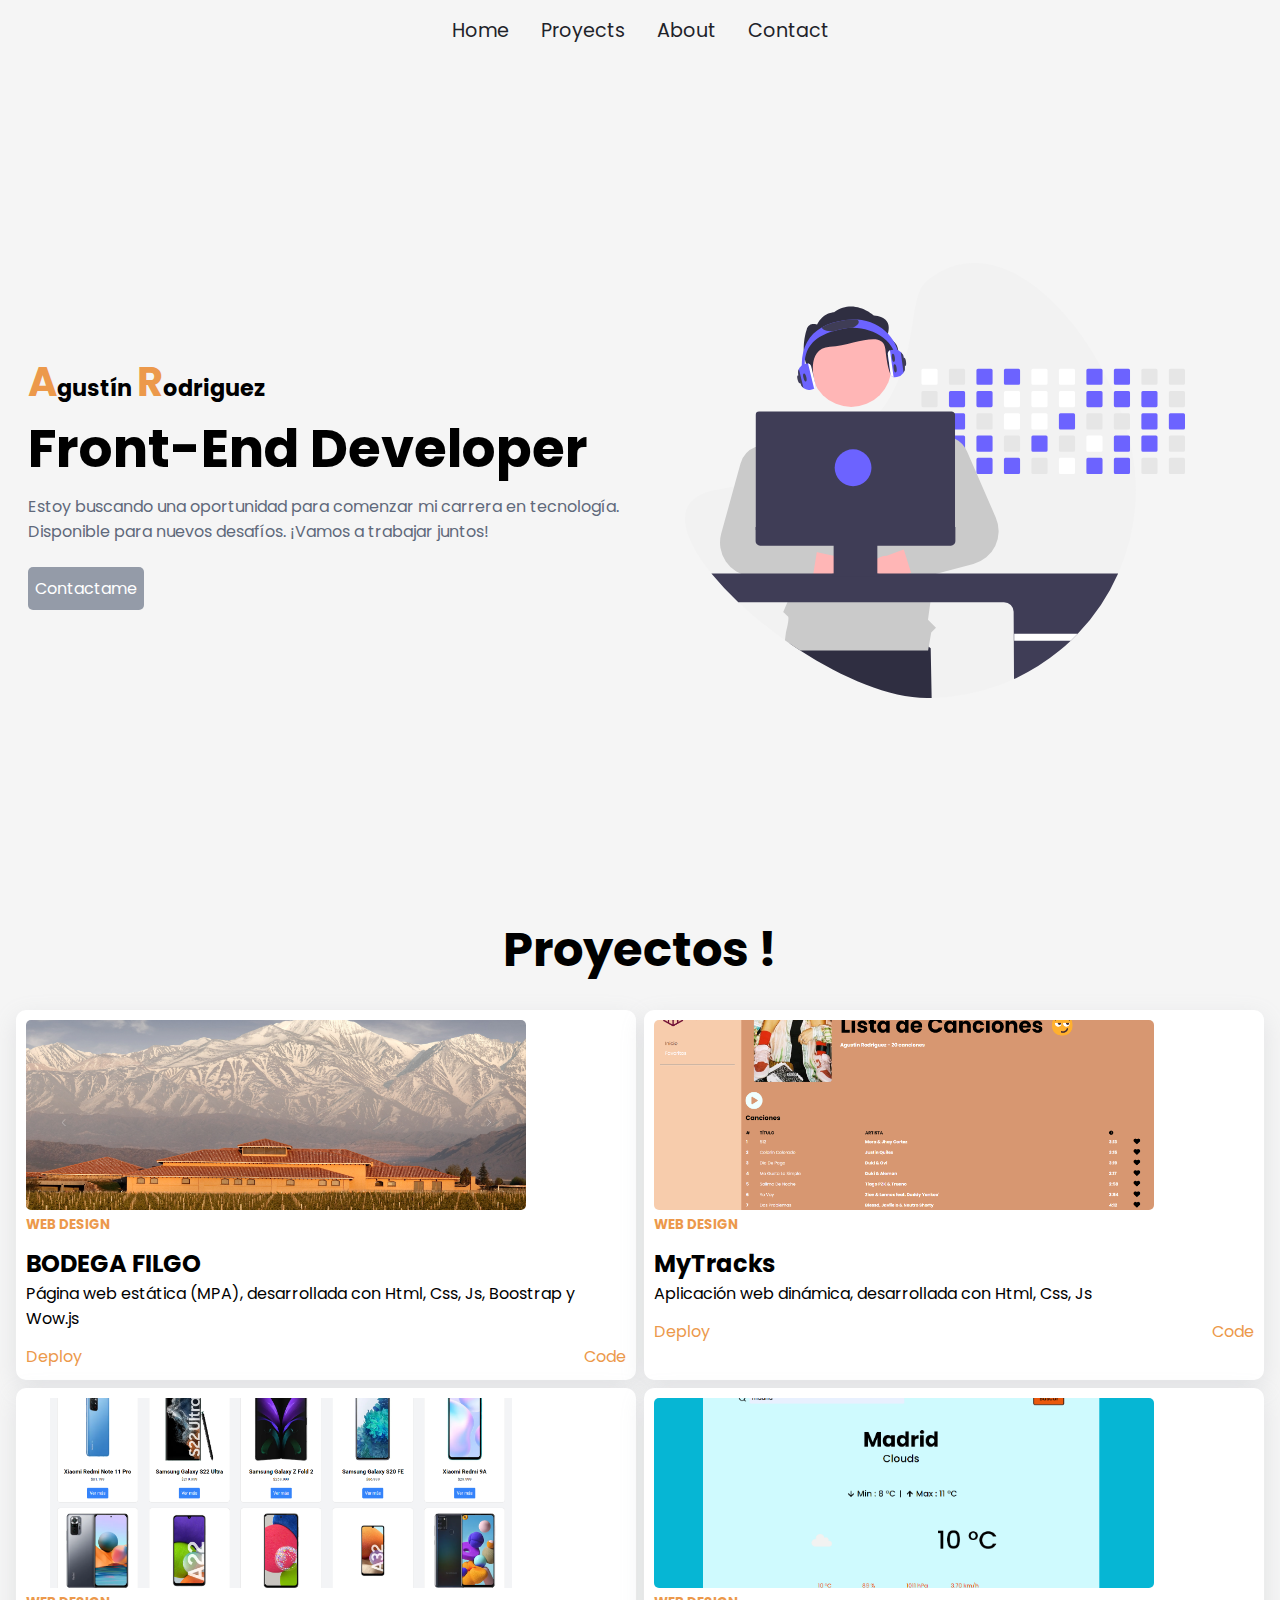
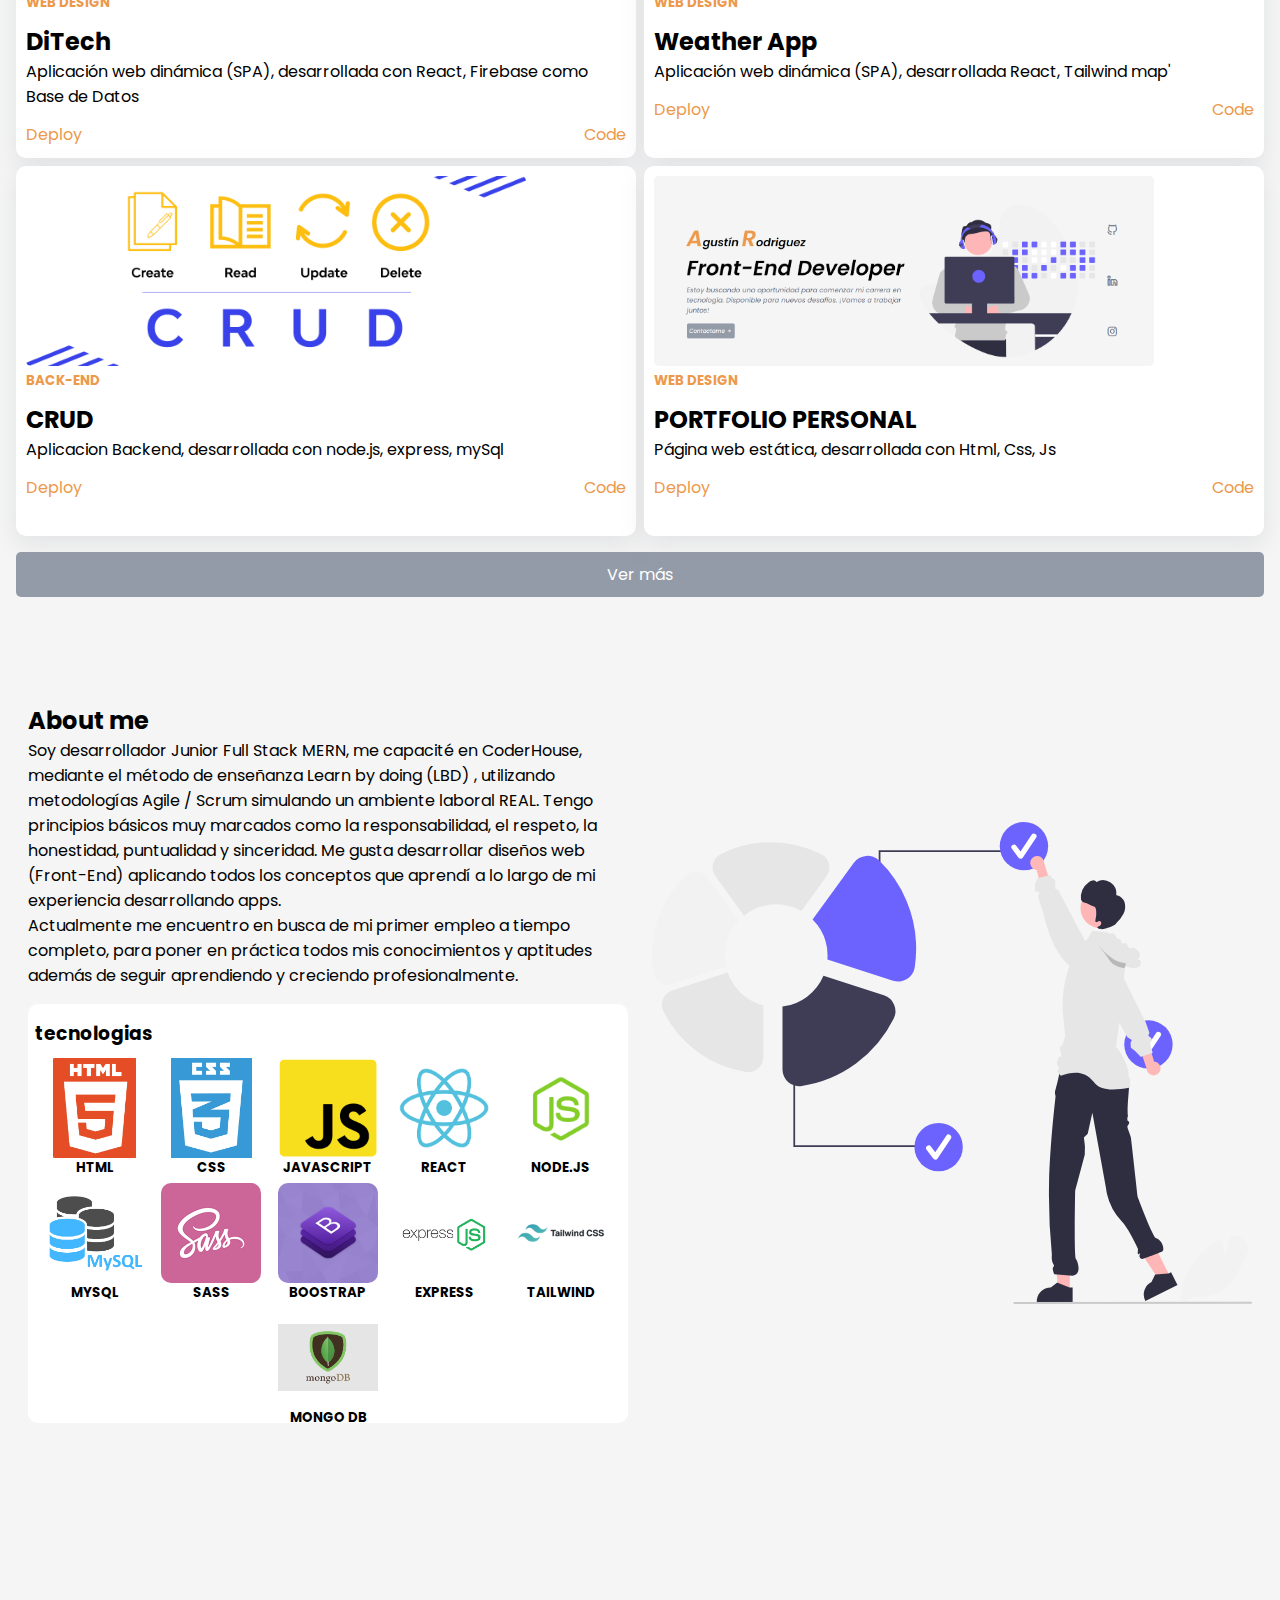
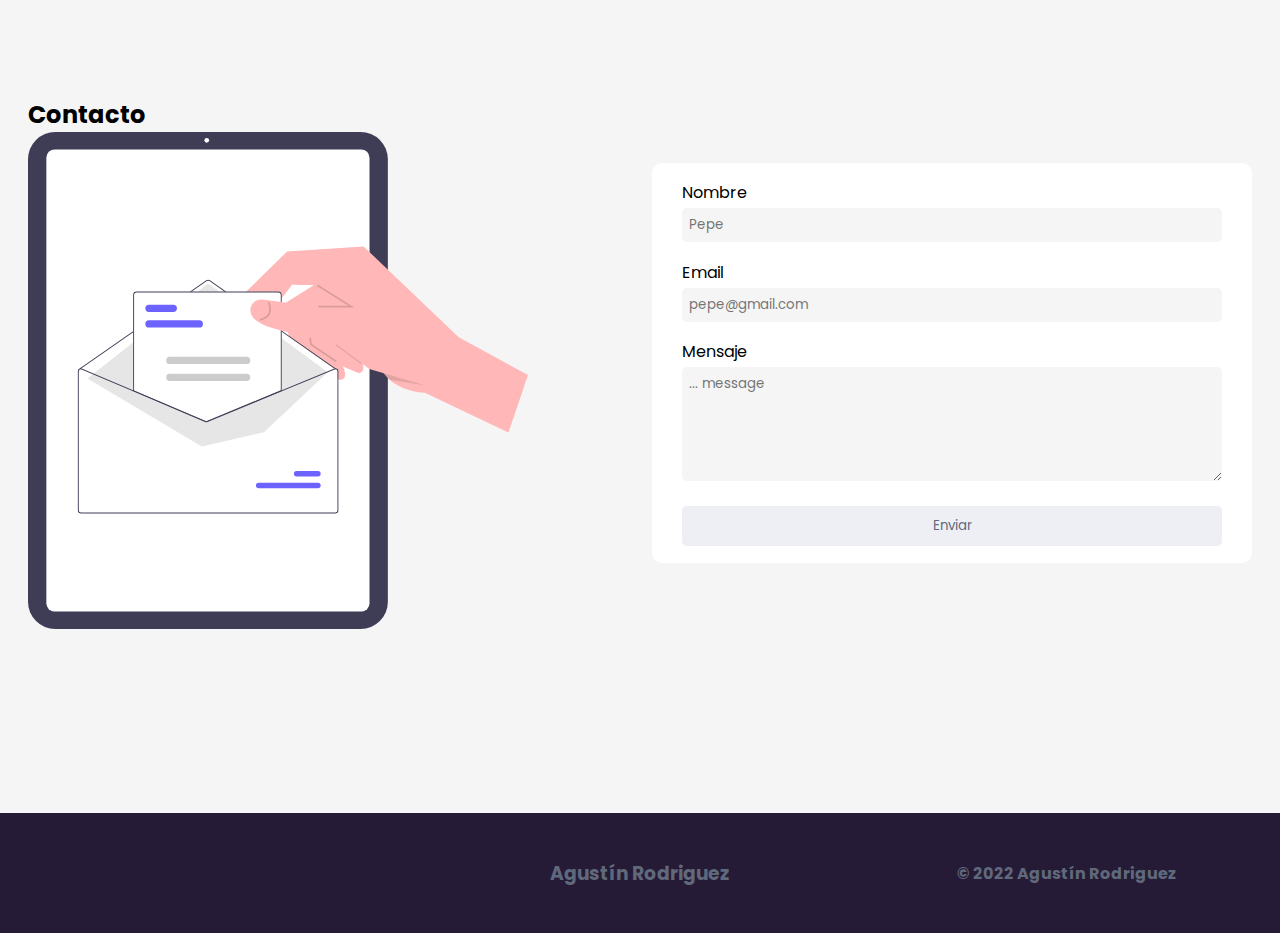
==== index.html @ a3d9f614 "fix" ====
<!DOCTYPE html>
<html lang="es">

<head>
    <meta charset="UTF-8">
    <meta http-equiv="X-UA-Compatible" content="IE=edge">
    <meta name="viewport" content="width=device-width, initial-scale=1.0">
    <link rel="stylesheet" href="main.css">
    <link rel="stylesheet" href="https://unicons.iconscout.com/release/v4.0.0/css/line.css">
    <link rel="stylesheet" href="https://cdnjs.cloudflare.com/ajax/libs/font-awesome/6.1.1/css/all.min.css"
        integrity="sha512-KfkfwYDsLkIlwQp6LFnl8zNdLGxu9YAA1QvwINks4PhcElQSvqcyVLLD9aMhXd13uQjoXtEKNosOWaZqXgel0g=="
        crossorigin="anonymous" referrerpolicy="no-referrer" />
    <title>Porfolio</title>
</head>

<body>
    <header class="header">
        <nav class="nav">
            <div class="nav__menu">
                <button class="button">
                    <i class="fa-solid fa-bars"></i>
                </button>
            </div>

            <div class="nav__links">
                <ul>
                    <li><a href="#">Home</a></li>
                    <li><a href="#proyects">Proyects</a></li>
                    <li><a href="#about">About</a></li>
                    <li><a href="#contact">Contact</a></li>
                </ul>
            </div>
        </nav>
    </header>

    <main class="main">
        <section class="presentation">
            <div class="side">
                <div class="presentacion__mini">
                    <h1 class="name"> <span class="first__W">A</span>gustín <span class="first__W">R</span>odriguez</h1>
                    <h2 class="degree">Front-End Developer</h2>
                    <p class="summary">Estoy buscando una oportunidad para comenzar mi carrera en tecnología. Disponible
                        para nuevos desafíos. ¡Vamos a trabajar juntos!
                    </p>
                    <div class="cont__btn">
                        <a href="#form" class="btn btn__c1">Contactame <i class="uil uil-arrow-right"></i></a>
                    </div>
                </div>
            </div>

            <div class="side">

                <div class="presentacion__encabezado">
                    <div class="cont_img__header">
                        <img src="./assets/hea.svg" alt="programming">
                    </div>
                    <div class="social__links">
                        <a href="https://github.com/nahuRo" target="_blank"><i class="uil uil-github-alt"></i></a>
                        <a href="https://www.linkedin.com/in/agust%C3%ADnrodr%C3%ADguez" target="_blank"><i
                                class="uil uil-linkedin-alt"></i></a>
                        <a href="#"><i class="uil uil-instagram"></i></a>
                        <!-- <a href="https://www.instagram.com/agussrg80" target="_blank"><i class="uil uil-instagram"></i></a> -->
                    </div>
                </div>

            </div>

        </section>


        <section id="proyects" class="proyects">
            <h2 class="tittle">Proyectos !</h2>
            <div class="cont__cards">

                <div class="card">
                    <div class="cont__img">
                        <img src="./assets/cardBodega.png" alt="">
                    </div>
                    <div class="resume__proyect">
                        <h5 class="type__proyect">WEB DESIGN</h5>
                        <h2 class="name__proyect">BODEGA FILGO</h2>
                        <p class="info__proyect">Página web estática (MPA), desarrollada con Html, Css, Js, Boostrap y
                            Wow.js
                        </p>
                        <div class="cont__linksCard">
                            <a href="https://nahuro.github.io/Proyecto_final_Bodega" target="_blank">Deploy <i
                                    class="uil uil-globe"></i></a>
                            <a href="https://github.com/nahuRo/Proyecto_final_Bodega" target="_blank">Code <i
                                    class="uil uil-brackets-curly"></i></a>
                        </div>
                    </div>
                </div>

                <div class="card">
                    <div class="cont__img">
                        <img src="./assets/cardMusic.png" alt="">
                    </div>

                    <div class="resume__proyect">
                        <h5 class="type__proyect">WEB DESIGN</h5>
                        <h2 class="name__proyect">MyTracks</h2>
                        <p class="info__proyect">Aplicación web dinámica, desarrollada con Html, Css, Js
                        </p>
                        <div class="cont__linksCard">
                            <a href="https://nahuro.github.io/reproductoMusic" target="_blank">Deploy <i
                                    class="uil uil-globe"></i></a>
                            <a href="https://github.com/nahuRo/reproductoMusic" target="_blank">Code <i
                                    class="uil uil-brackets-curly"></i></a>
                        </div>
                    </div>
                </div>

                <div class="card">
                    <div class="cont__img">
                        <img src="./assets/cardTienda.png" alt="">
                    </div>
                    <div class="resume__proyect">
                        <h5 class="type__proyect">WEB DESIGN</h5>
                        <h2 class="name__proyect">DiTech</h2>
                        <p class="info__proyect">Aplicación web dinámica (SPA), desarrollada con React, Firebase como
                            Base de
                            Datos
                        </p>
                        <div class="cont__linksCard">
                            <a href="https://ecommerce-hazel-ten.vercel.app" target="_blank">Deploy <i
                                    class="uil uil-globe"></i></a>
                            <a href="https://github.com/nahuRo/ecommerce" target="_blank">Code <i
                                    class="uil uil-brackets-curly"></i></a>
                        </div>
                    </div>
                </div>

                <div class="card">
                    <div class="cont__img">
                        <img src="./assets/weatherApp.png" alt="">
                    </div>
                    <div class="resume__proyect">
                        <h5 class="type__proyect">WEB DESIGN</h5>
                        <h2 class="name__proyect">Weather App</h2>
                        <p class="info__proyect">Aplicación web dinámica (SPA), desarrollada React, Tailwind
                            map'
                        </p>
                        <div class="cont__linksCard">
                            <a href="https://weather-app-indol-chi.vercel.app" target="_blank">Deploy <i
                                    class="uil uil-globe"></i></a>
                            <a href="https://github.com/nahuRo/Weather-app" target="_blank">Code <i
                                    class="uil uil-brackets-curly"></i></a>
                        </div>
                    </div>
                </div>

                <div class="card">
                    <div class="cont__img">
                        <img src="./assets/backCrud.png" alt="">
                    </div>

                    <div class="resume__proyect">
                        <h5 class="type__proyect">BACK-END </h5>
                        <h2 class="name__proyect">CRUD</h2>
                        <p class="info__proyect">Aplicacion Backend, desarrollada con node.js, express, mySql
                        </p>
                        <div class="cont__linksCard">
                            <a href="#">Deploy <i class="uil uil-globe"></i></a>
                            <a href="https://github.com/nahuRo/CRUD_BACK" target="_blank">Code <i
                                    class="uil uil-brackets-curly"></i></a>
                        </div>
                    </div>
                </div>

                <div class="card">
                    <div class="cont__img">
                        <img src="./assets/portfolio.png" alt="">
                    </div>
                    <div class="resume__proyect">
                        <h5 class="type__proyect">WEB DESIGN</h5>
                        <h2 class="name__proyect">PORTFOLIO PERSONAL</h2>
                        <p class="info__proyect">Página web estática, desarrollada con Html, Css, Js
                        </p>
                        <div class="cont__linksCard">
                            <a href="https://nahuro.github.io/Portfolio" target="_blank">Deploy <i
                                    class="uil uil-globe"></i></a>
                            <a href="https://github.com/nahuRo/Portfolio" target="_blank">Code <i
                                    class="uil uil-brackets-curly"></i></a>
                        </div>
                    </div>
                </div>

            </div>
            <div class="cont__ProyectLink">
                <a href="./proyectos.html" class="btn btn__c1"">Ver más</a>
            </div>
        </section>

        <section class=" about" id="about">
                    <div class="side">
                        <div class="about__info">
                            <h2>About me</h2>
                            <p class="text">Soy desarrollador Junior Full Stack MERN, me capacité en CoderHouse,
                                mediante el
                                método de enseñanza Learn by doing (LBD) , utilizando metodologías
                                Agile / Scrum simulando un ambiente laboral REAL. Tengo principios básicos muy marcados
                                como la
                                responsabilidad, el respeto, la honestidad, puntualidad y sinceridad. Me gusta
                                desarrollar
                                diseños web (Front-End) aplicando todos los conceptos que aprendí a lo largo de mi
                                experiencia
                                desarrollando apps.</p>

                            <p class="text">Actualmente me encuentro en busca de mi primer empleo a tiempo completo,
                                para poner
                                en práctica
                                todos mis conocimientos y aptitudes además de seguir aprendiendo y creciendo
                                profesionalmente.
                            </p>
                        </div>

                        <div class="tecnologies">
                            <h3>tecnologias</h3>
                            <div class="cont__logos">

                                <div class=" cont__logo">
                                    <img src="./assets/logos/html.png" alt="">
                                    <h5>HTML</h5>
                                </div>
                                <div class="cont__logo">
                                    <img src="./assets/logos/css.png" alt="">
                                    <h5>CSS</h5>
                                </div>
                                <div class="cont__logo">
                                    <img src="./assets/logos/javascript.png" alt="">
                                    <h5>JAVASCRIPT</h5>
                                </div>
                                <div class="cont__logo">
                                    <img src="./assets/logos/react.png" alt="">
                                    <h5>REACT</h5>
                                </div>
                                <div class="cont__logo">
                                    <img src="./assets/logos/nodejs.png" alt="">
                                    <h5>NODE.JS</h5>
                                </div>
                                <div class="cont__logo">
                                    <img src="./assets/logos/mysql.png" alt="">
                                    <h5>MYSQL</h5>
                                </div>
                                <div class="cont__logo">
                                    <img src="./assets/logos/sass.png" alt="">
                                    <h5>SASS</h5>
                                </div>
                                <div class="cont__logo">
                                    <img src="./assets/logos/bootstrap.png" alt="">
                                    <h5>BOOSTRAP</h5>
                                </div>
                                <div class="cont__logo">
                                    <img src="./assets/logos/express.png" alt="">
                                    <h5>EXPRESS</h5>
                                </div>
                                <div class="cont__logo">
                                    <img src="./assets/logos/tailwindcss.png" alt="">
                                    <h5>TAILWIND</h5>
                                </div>
                                <div class="cont__logo">
                                    <img src="./assets/logos/mongodb.png" alt="">
                                    <h5>MONGO DB</h5>
                                </div>
                                <!-- <div class="cont__logo">
                            <img src="./assets/logos/react-native.png" alt="">
                            <h5>REACT NATIVE</h5>
                        </div> -->
                            </div>
                        </div>
                    </div>
                    <div class="side">
                        <div class="about__imgCont">
                            <img src="./assets/proyects.svg" alt="programming">
                        </div>
                    </div>

        </section>

        <section id="contact" class="contact flex__container">
            <div class="side">
                <h2>Contacto</h2>
                <div class="cont__img">
                    <img src="./assets/mail.svg" alt="">
                </div>
            </div>
            <div class="side cont__form">

                <form action="" id="form" class="form">
                    <div class="cont__input">
                        <label for="name" class="label">Nombre</label>
                        <input type="text" name="name" placeholder="Pepe" id="name" class="input">
                    </div>
                    <div class="cont__input">
                        <label for="email" class="label">Email</label>
                        <input type="email" name="email" placeholder="pepe@gmail.com" id="email" class="input">
                    </div>
                    <div class="cont__input">
                        <label for="message" class="label">Mensaje</label>
                        <textarea name="textarea" rows="5" placeholder="... message" class="input"></textarea>
                    </div>
                    <div class="cont__input">
                        <input type="submit" value="Enviar" class="btn btn__c3">
                    </div>
                </form>
                <a href="mailto:agussrg80@gmail.com" id="forSend" style="display: none;">a</a>
            </div>
        </section>

    </main>
    <footer class="footer">
        <div class="footer__links">
            <a href="https://github.com/nahuRo" target="_blank"><i class="uil uil-github-alt"></i></a>
            <a href="https://www.linkedin.com/in/agust%C3%ADnrodr%C3%ADguez" target="_blank"><i
                    class="uil uil-linkedin-alt"></i></a>
            <a href="#"><i class="uil uil-instagram"></i></a>
        </div>
        <div class="footer__name">
            <h3>Agustín Rodriguez</h3>
        </div>
        <div class="footer__right">
            <h4>© 2022 Agustín Rodriguez</h4>
        </div>
    </footer>


    <script src="./app.js"></script>
</body>

</html>
---- main.css ----
@import url("https://fonts.googleapis.com/css2?family=Poppins:ital,wght@1,400;1,500;1,600&display=swap");

* {
	padding: 0;
	margin: 0;
	box-sizing: border-box;
	font-family: Poppins;
}

html,
body {
	scroll-behavior: smooth;
	font-size: 16px;
	background-color: var(--grey);
}

a {
	text-decoration: none;
}

li {
	list-style-type: none;
}
img {
	width: 100%;
	height: 100%;
	object-fit: cover;
	vertical-align: middle;
}

:root {
	--white: hsla(0, 0%, 100%, 1);
	--white_a8: hsla(0, 0%, 100%, 0.08);
	--white_a12: hsla(0, 0%, 100%, 0.12);
	--cultured: hsla(220, 20%, 97%, 1);
	--snow: hsla(345, 57%, 97%, 1);
	--manatee: hsla(219, 10%, 62%, 1);
	--cadet-blue-crayola_a20: hsla(222, 23%, 71%, 0.2);
	--cinnamon-satin: hsla(344, 53%, 62%, 1);
	--raisin-black: hsla(216, 14%, 14%, 1);
	--raisin-black_a6: hsla(216, 14%, 14%, 0.06);
	--gunmetal: hsla(214, 15%, 21%, 1);
	--charcoal: hsla(219, 22%, 26%, 1);

	--black-coral: hsla(220, 12%, 43%, 1);
	--grey: #f5f5f5;
	/* --white: #ffffff; */
	--black: #000000;
	--orange: #ec994b;
}
section {
	min-height: 100vh;
	padding: 1rem;
	max-width: 1300px;
	margin: 0 auto;
}
.center__block {
	margin: 0 auto;
}
.side {
	width: 48%;
	margin: 0 auto;
}

.flex__container {
	display: flex;
	justify-content: center;
	align-items: center;
}

.btn {
	text-align: center;
	padding: 10px 7px;
	border-radius: 5px;
	border: none;
	width: 100%;
	cursor: pointer;
	transition: all ease-in-out 400ms;
}
.btn__c1 {
	background-color: var(--manatee);
	color: var(--white);
}
.btn__c1:hover {
	background-color: var(--white);
	color: var(--manatee);
}
.btn__c2 {
	background-color: var(--white);
	color: var(--manatee);
}
.btn__c2:hover {
	background-color: var(--manatee);
	color: var(--white);
}
.btn__c3 {
	background-color: var(--cadet-blue-crayola_a20);
	color: var(--black-coral);
}
.btn__c3:hover {
	background-color: var(--manatee);
	color: var(--white);
}

.cont__btn {
	margin-top: 2rem;
}

/* HEADER */

.header .nav {
	display: flex;
	justify-content: space-around;
	align-items: center;
	flex-wrap: wrap;
	padding: 0 1rem;
}

.header .nav .nav__menu {
	display: none;
}
.header .nav .nav__menu .button {
	border: none;
}
.header .nav .nav__menu .button i {
	font-size: 2rem;
}

.header .nav .nav__links {
	overflow: hidden;
}
.header .nav ul {
	display: flex;
	align-items: center;
	height: 100%;
}
.header .nav ul li {
	margin: 1rem;
}
.header .nav .nav__links a {
	font-size: 1.2rem;
	display: inline-block;
	position: relative;
	color: var(--raisin-black);
	font-weight: var(--weight-M);
}
.header .nav .nav__links a:after {
	content: "";
	display: block;
	margin: auto;
	height: 2px;
	width: 0px;
	transition: all 0.8s;
}
.header .nav .nav__links a:hover:after {
	width: 100%;
	background-color: var(--raisin-black);
}

/* ---- MAIN ---- */
/* header */

.main .presentation {
	min-height: calc(100vh - 65px);
	display: flex;
	justify-content: space-between;
	align-items: center;
}
.main .presentation .presentacion__mini {
	margin: 0 auto; /* UNO */
}
.main .presentation .presentacion__mini .first__W {
	font-size: 4rem;
	color: var(--orange);
}
.main .presentation .presentacion__mini .name {
	font-size: 2rem;
	line-height: 1.1;
}
.main .presentation .presentacion__mini .degree {
	font-size: 3.5rem;
	line-height: 1.1;
	padding: 1rem 0;
}
.main .presentation .presentacion__mini .summary {
	font-size: 1.2rem;
	color: var(--black-coral);
}

.main .presentacion__encabezado {
	margin: 0 auto; /* UNO */
	display: flex;
	justify-content: space-evenly;
}
.main .presentacion__encabezado .cont_img__header {
	text-align: center;
	max-width: 500px;
}

.main .presentacion__encabezado .social__links {
	display: flex;
	flex-direction: column;
	justify-content: space-around;
	align-items: center;
}
.main .presentacion__encabezado .social__links i {
	color: var(--black-coral);
	font-size: 2rem;
}
.main .presentacion__encabezado .social__links i:hover {
	color: var(--black);
}

/* proyects */
.main .proyects .tittle {
	font-size: 3rem;
	text-align: center;
	padding-bottom: 1.5rem;
}
.main .proyects .cont__cards {
	display: grid;
	grid-template-columns: repeat(3, 1fr);
	gap: 1rem;
}
.main .proyects .cont__cards .card {
	box-shadow: rgba(149, 157, 165, 0.2) 0px 8px 24px;
	background-color: var(--white);
	display: flex;
	flex-direction: column;
	border-radius: 10px;
	padding: 10px;
	height: 370px;
}
.main .proyects .cont__cards .card .cont__img {
	height: 190px;
}
.main .proyects .cont__cards .card .cont__img img {
	border-radius: 5px;
}
.main .proyects .cont__cards .card .resume__proyect .type__proyect {
	padding-top: 0.3rem;
	color: var(--orange);
}
.main .proyects .cont__cards .card .resume__proyect .name__proyect {
	padding-top: 0.7rem;
}
.main .proyects .cont__cards .card .resume__proyect .info__proyect {
	font-size: var(--small-font-size);
}
.main .proyects .cont__cards .card .resume__proyect .cont__linksCard {
	display: flex;
	align-items: center;
	justify-content: space-between;
	margin-top: 0.8rem;
}
.main .proyects .cont__cards .card .resume__proyect .cont__linksCard a {
	color: var(--orange);
}
/* Proyect.html */
.main .proyects .cont__ProyectLink {
	margin-top: 1rem;
}
.main .proyects .cont__ProyectLink a {
	display: block;
}

/* about */
.main .about {
	display: flex;
	justify-content: space-around;
	align-items: center;
}

.main .about .about__info {
	margin: 0 auto;
}

.main .about .tecnologies {
	margin: 1rem auto 0 auto;
	background-color: var(--white);
	padding: 20px 10px;
	border-radius: 10px;
}
.main .about .tecnologies h3 {
	margin-bottom: 1rem;
}
.main .about .tecnologies .cont__logos {
	display: flex;
	justify-content: space-evenly;
	align-items: center;
	flex-wrap: wrap;
	column-gap: 7px;
	row-gap: 25px;
}
.main .about .tecnologies .cont__logos .cont__logo {
	text-align: center;
	max-width: fit-content;
	height: 100px;
}
.main .about .tecnologies .cont__logos .cont__logo img {
	border-radius: 10px;
}

.main .about .about__imgCont {
	margin: 0 auto;
	max-width: 600px;
}

/* contact */

.main .contact .cont__form {
	background-color: #ffffff;
	border-radius: 10px;
}

.main .contact .cont__form .form {
	display: flex;
	flex-direction: column;
	justify-content: space-evenly;
	align-items: center;
	min-height: 400px;
}

.main .contact .cont__form .cont__input {
	width: 90%;
}
.main .contact .cont__form .cont__input .label {
	display: block;
	margin-bottom: 0.2rem;
}
.main .contact .cont__form .cont__input .input {
	width: 100%;
	border: none;
	border-radius: 5px;
	padding: 7px;
	background-color: #f5f5f5;
}
/* ---- FOOTER ----*/

.footer {
	min-height: 120px;
	background-color: #251b37;
	display: flex;
	justify-content: space-evenly;
	align-items: center;
	color: var(--black-coral);
}

.footer .footer__links {
	width: 33.33%;
	display: flex;
	justify-content: space-around;
	align-items: center;
}
.footer .footer__links a i {
	font-size: 2rem;
	font-weight: 300;
	color: var(--black-coral);
}
.footer .footer__links a i:hover {
	color: var(--black);
}
.footer .footer__name {
	width: 33.33%;
	text-align: center;
}
.footer .footer__right {
	width: 33.33%;
	text-align: center;
}

.cont__img {
	text-align: center;
	max-width: 500px;
}

@media screen and (max-width: 640px) {
	body {
		font-size: 14px;
	}
	.side {
		width: 100%;
	}
	.flex__container {
		flex-direction: column;
		justify-content: space-evenly;
	}
	.header .nav {
		justify-content: end;
		padding: 1rem;
	}

	.header .nav .nav__menu {
		display: block;
	}

	.header .nav .nav__links {
		height: 0;
		width: 100%;
		transition: all 0.5s ease;
	}
	.header .nav .nav__links.active {
		height: 100vh;
	}

	.header .nav ul {
		flex-direction: column;
		justify-content: center;
	}
	.header .nav ul li {
		margin: 1.3rem 0;
	}

	/* main */

	.main .presentation .presentacion__mini .first__W {
		font-size: 6vw;
	}
	.main .presentation .presentacion__mini .name {
		font-size: 5vw;
	}
	.main .presentation .presentacion__mini .degree {
		font-size: 8.3vw;
		line-height: 1.1;
		padding: 0.4rem 0;
	}
	.main .presentation .presentacion__mini .summary {
		font-size: 4vw;
	}

	.main .presentation {
		flex-direction: column;
		justify-content: space-evenly;
	}

	.main .presentacion__encabezado {
		flex-direction: column;
		justify-content: space-evenly;
	}

	.main .presentacion__encabezado .social__links {
		flex-direction: row;
	}

	/* proyects */
	.main .proyects .cont__cards {
		display: grid;
		grid-template-columns: repeat(1, 1fr);
		gap: 1rem;
	}
	/* about */
	.main .about {
		flex-direction: column-reverse;
	}
	.main .about .about__info {
		width: 100%;
		font-size: 0.75rem;
	}
	.main .about .tecnologies {
		padding: 15px 7px;
	}
	.main .about .tecnologies h3 {
		margin-bottom: 0.4rem;
	}
	.main .about .tecnologies .cont__logos {
		row-gap: 3px;
	}
	.main .about .tecnologies .cont__logos .cont__logo img {
		width: 60px;
		height: 60px;
		object-fit: contain;
	}
	/* contact */

	.main .contact .cont__form {
		border-radius: 7px;
	}

	.main .contact .cont__form .form {
		min-height: 320px;
		padding: 5px 0px;
	}
	.main .contact .cont__form .cont__input {
		width: 95%;
	}
	.main .contact .cont__form .cont__input .label {
		display: block;
		margin-bottom: 0.13rem;
	}
	.main .contact .cont__form .cont__input .input {
		padding: 5px;
	}

	.main .contact .cont__form .cont__input .submit__input {
		margin-top: 0.4rem;
		background-color: #f5f5f5;
	}
	.main .contact .cont__form .cont__input .submit__input:hover {
		background-color: #ffe3e1;
		cursor: pointer;
	}
	/* ---- FOOTER ----*/

	.footer {
		flex-direction: column;
		justify-content: space-evenly;
	}

	.footer .footer__links {
		width: 100%;
		justify-content: space-evenly;
	}
	.footer .footer__name {
		width: 100%;
	}
	.footer .footer__right {
		width: 100%;
	}
}

@media screen and (min-width: 640px) and (max-width: 1280px) {
	.main .presentation .presentacion__mini .first__W {
		font-size: 2.5rem;
	}
	.main .presentation .presentacion__mini .name {
		font-size: 1.4rem;
	}
	.main .presentation .presentacion__mini .degree {
		font-size: 3.3rem;
		line-height: 1.1;
	}
	.main .presentation .presentacion__mini .summary {
		font-size: 1rem;
	}
	/* proyects */
	.main .proyects .cont__cards {
		display: grid;
		grid-template-columns: repeat(2, 1fr);
		gap: 0.5rem;
	}

	/* about */

	.main .about .tecnologies {
		padding: 15px 7px;
	}
	.main .about .tecnologies h3 {
		margin-bottom: 0.6rem;
	}
	.main .about .tecnologies .cont__logos {
		column-gap: 7px;
		row-gap: 25px;
	}
	.main .about .tecnologies .cont__logos .cont__logo img {
		width: 100px;
		height: 100px;
		object-fit: contain;
	}
}
/* 560 */
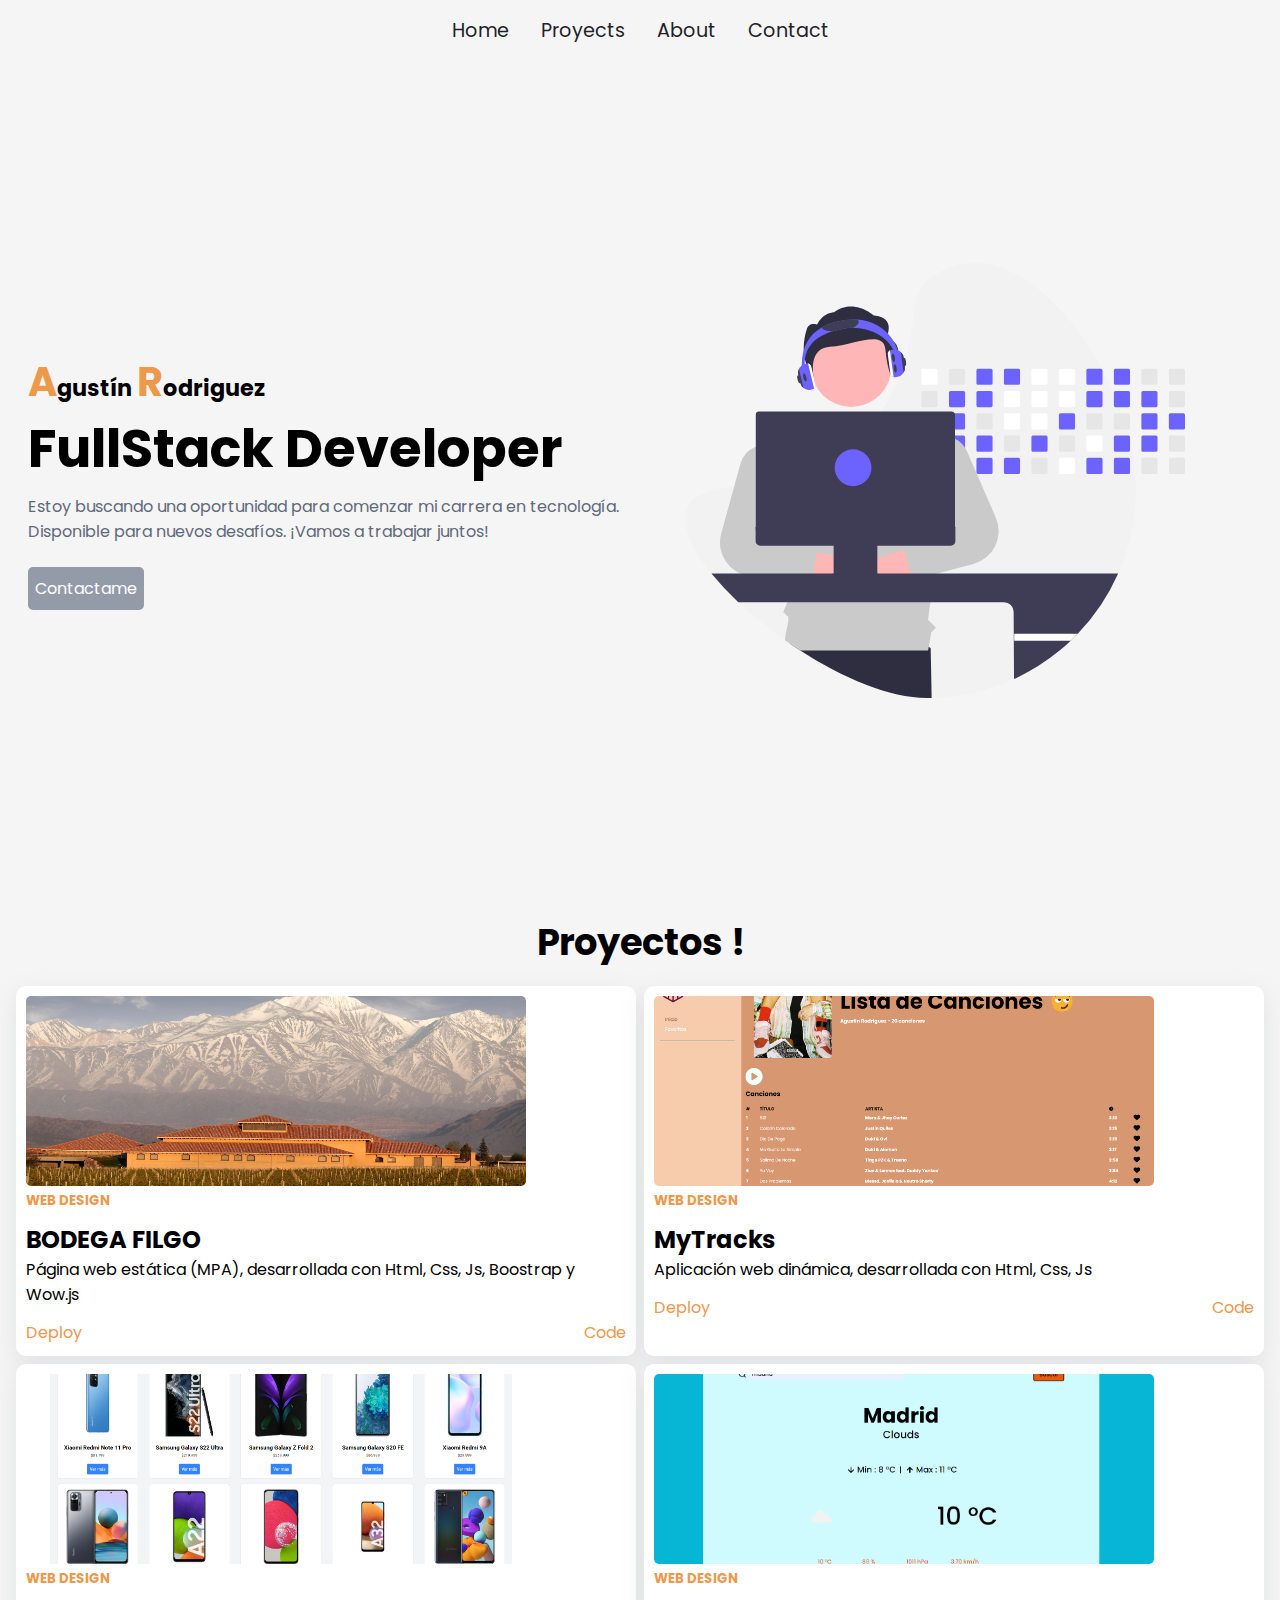
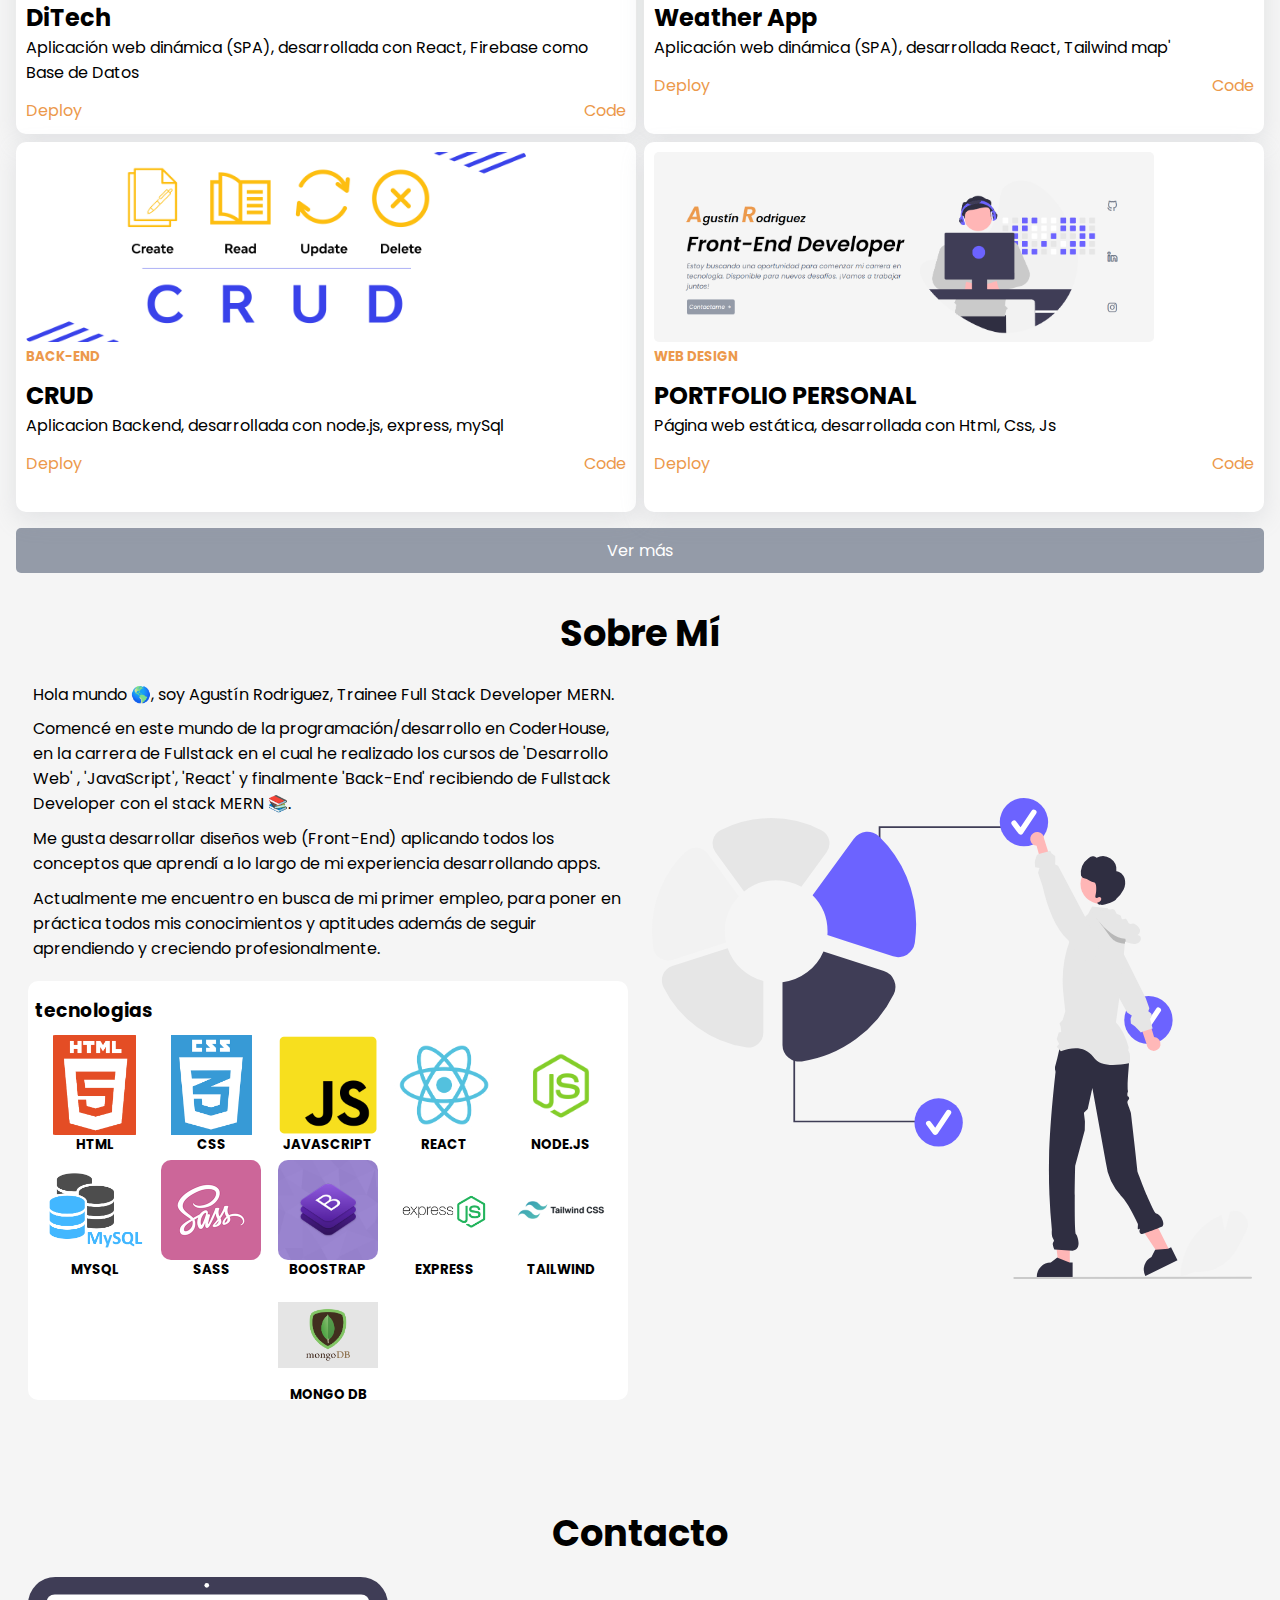
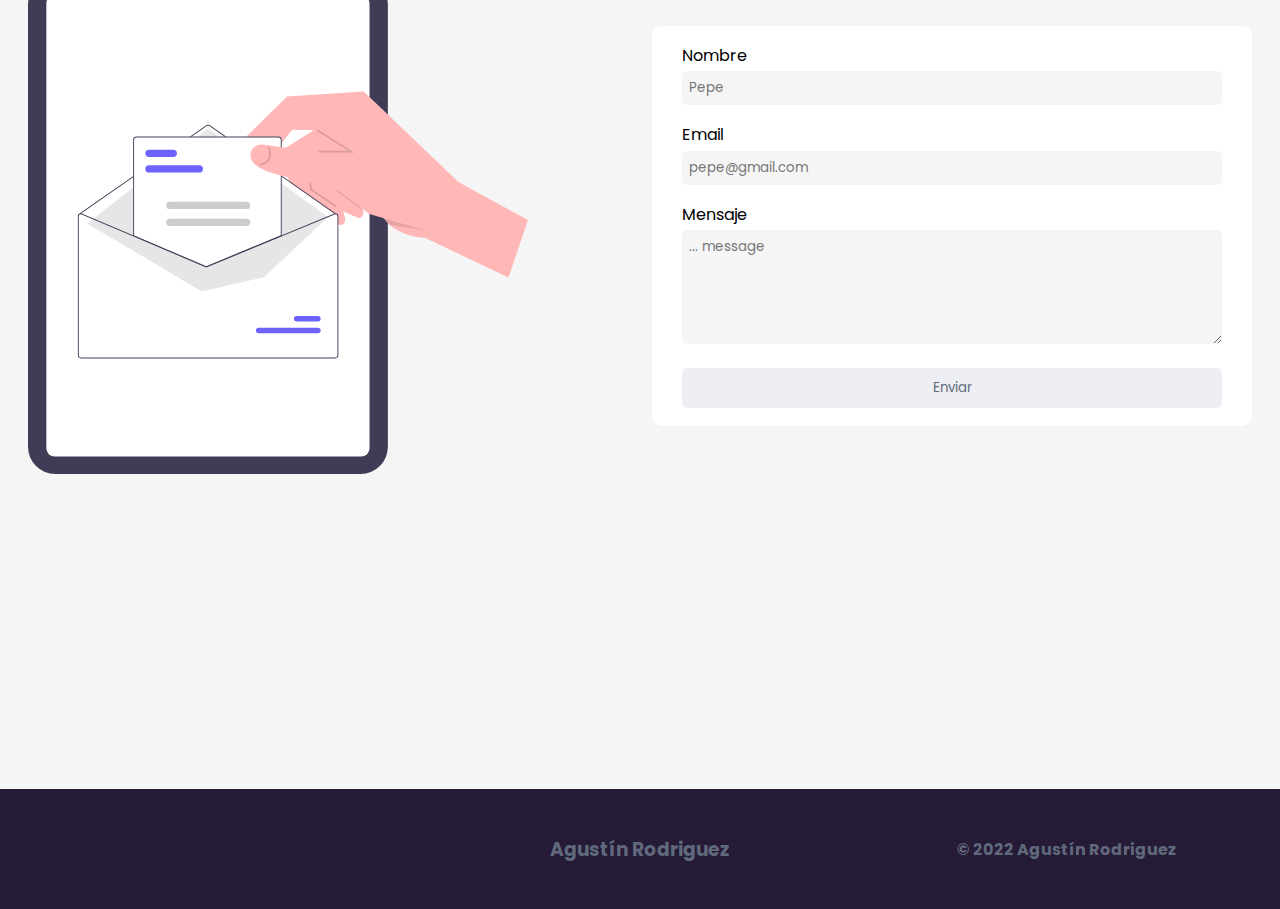
==== commit 15366e06: "add corrections" ====
--- a/index.html
+++ b/index.html
@@ -38,12 +38,12 @@
             <div class="side">
                 <div class="presentacion__mini">
                     <h1 class="name"> <span class="first__W">A</span>gustín <span class="first__W">R</span>odriguez</h1>
-                    <h2 class="degree">Front-End Developer</h2>
+                    <h2 class="degree">FullStack Developer</h2>
                     <p class="summary">Estoy buscando una oportunidad para comenzar mi carrera en tecnología. Disponible
                         para nuevos desafíos. ¡Vamos a trabajar juntos!
                     </p>
                     <div class="cont__btn">
-                        <a href="#form" class="btn btn__c1">Contactame <i class="uil uil-arrow-right"></i></a>
+                        <a href="#contact" class="btn btn__c1">Contactame <i class="uil uil-arrow-right"></i></a>
                     </div>
                 </div>
             </div>
@@ -69,7 +69,11 @@
 
 
         <section id="proyects" class="proyects">
-            <h2 class="tittle">Proyectos !</h2>
+            <div>
+
+                <span> </span>
+                <h2 class="section__tittle">Proyectos !</h2>
+            </div>
             <div class="cont__cards">
 
                 <div class="card">
@@ -191,119 +195,128 @@
             </div>
         </section>
 
-        <section class=" about" id="about">
-                    <div class="side">
-                        <div class="about__info">
-                            <h2>About me</h2>
-                            <p class="text">Soy desarrollador Junior Full Stack MERN, me capacité en CoderHouse,
-                                mediante el
-                                método de enseñanza Learn by doing (LBD) , utilizando metodologías
-                                Agile / Scrum simulando un ambiente laboral REAL. Tengo principios básicos muy marcados
-                                como la
-                                responsabilidad, el respeto, la honestidad, puntualidad y sinceridad. Me gusta
-                                desarrollar
-                                diseños web (Front-End) aplicando todos los conceptos que aprendí a lo largo de mi
-                                experiencia
-                                desarrollando apps.</p>
-
-                            <p class="text">Actualmente me encuentro en busca de mi primer empleo a tiempo completo,
-                                para poner
-                                en práctica
-                                todos mis conocimientos y aptitudes además de seguir aprendiendo y creciendo
-                                profesionalmente.
-                            </p>
-                        </div>
-
-                        <div class="tecnologies">
-                            <h3>tecnologias</h3>
-                            <div class="cont__logos">
-
-                                <div class=" cont__logo">
-                                    <img src="./assets/logos/html.png" alt="">
-                                    <h5>HTML</h5>
+        <section id=" about">
+                    <h2 class="section__tittle">Sobre Mí</h2>
+                    <div class="flex__container about">
+
+                        <div class="side">
+                            <div class="about__info">
+                                <p class="text">Hola mundo 🌎, soy Agustín Rodriguez, Trainee Full Stack Developer MERN.
+                                </p>
+                                <p class="text">
+                                    Comencé en este mundo de la programación/desarrollo en CoderHouse, en la
+                                    carrera de Fullstack en el cual he realizado los cursos de 'Desarrollo Web' ,
+                                    'JavaScript', 'React' y finalmente 'Back-End' recibiendo de Fullstack Developer con
+                                    el stack MERN 📚.
+                                </p>
+                                <p class="text">
+                                    Me gusta desarrollar diseños web (Front-End) aplicando todos los conceptos que
+                                    aprendí a lo largo de mi
+                                    experiencia
+                                    desarrollando apps.</p>
+                                <p class="text">Actualmente me encuentro en busca de mi primer empleo, para poner
+                                    en práctica
+                                    todos mis conocimientos y aptitudes además de seguir aprendiendo y creciendo
+                                    profesionalmente.
+                                </p>
+                            </div>
+
+                            <div class="tecnologies">
+                                <h3>tecnologias</h3>
+                                <div class="cont__logos">
+
+                                    <div class=" cont__logo">
+                                        <img src="./assets/logos/html.png" alt="">
+                                        <h5>HTML</h5>
+                                    </div>
+                                    <div class="cont__logo">
+                                        <img src="./assets/logos/css.png" alt="">
+                                        <h5>CSS</h5>
+                                    </div>
+                                    <div class="cont__logo">
+                                        <img src="./assets/logos/javascript.png" alt="">
+                                        <h5>JAVASCRIPT</h5>
+                                    </div>
+                                    <div class="cont__logo">
+                                        <img src="./assets/logos/react.png" alt="">
+                                        <h5>REACT</h5>
+                                    </div>
+                                    <div class="cont__logo">
+                                        <img src="./assets/logos/nodejs.png" alt="">
+                                        <h5>NODE.JS</h5>
+                                    </div>
+                                    <div class="cont__logo">
+                                        <img src="./assets/logos/mysql.png" alt="">
+                                        <h5>MYSQL</h5>
+                                    </div>
+                                    <div class="cont__logo">
+                                        <img src="./assets/logos/sass.png" alt="">
+                                        <h5>SASS</h5>
+                                    </div>
+                                    <div class="cont__logo">
+                                        <img src="./assets/logos/bootstrap.png" alt="">
+                                        <h5>BOOSTRAP</h5>
+                                    </div>
+                                    <div class="cont__logo">
+                                        <img src="./assets/logos/express.png" alt="">
+                                        <h5>EXPRESS</h5>
+                                    </div>
+                                    <div class="cont__logo">
+                                        <img src="./assets/logos/tailwindcss.png" alt="">
+                                        <h5>TAILWIND</h5>
+                                    </div>
+                                    <div class="cont__logo">
+                                        <img src="./assets/logos/mongodb.png" alt="">
+                                        <h5>MONGO DB</h5>
+                                    </div>
+                                    <!-- <div class="cont__logo">
+                                <img src="./assets/logos/react-native.png" alt="">
+                                <h5>REACT NATIVE</h5>
+                            </div> -->
                                 </div>
-                                <div class="cont__logo">
-                                    <img src="./assets/logos/css.png" alt="">
-                                    <h5>CSS</h5>
-                                </div>
-                                <div class="cont__logo">
-                                    <img src="./assets/logos/javascript.png" alt="">
-                                    <h5>JAVASCRIPT</h5>
-                                </div>
-                                <div class="cont__logo">
-                                    <img src="./assets/logos/react.png" alt="">
-                                    <h5>REACT</h5>
-                                </div>
-                                <div class="cont__logo">
-                                    <img src="./assets/logos/nodejs.png" alt="">
-                                    <h5>NODE.JS</h5>
-                                </div>
-                                <div class="cont__logo">
-                                    <img src="./assets/logos/mysql.png" alt="">
-                                    <h5>MYSQL</h5>
-                                </div>
-                                <div class="cont__logo">
-                                    <img src="./assets/logos/sass.png" alt="">
-                                    <h5>SASS</h5>
-                                </div>
-                                <div class="cont__logo">
-                                    <img src="./assets/logos/bootstrap.png" alt="">
-                                    <h5>BOOSTRAP</h5>
-                                </div>
-                                <div class="cont__logo">
-                                    <img src="./assets/logos/express.png" alt="">
-                                    <h5>EXPRESS</h5>
-                                </div>
-                                <div class="cont__logo">
-                                    <img src="./assets/logos/tailwindcss.png" alt="">
-                                    <h5>TAILWIND</h5>
-                                </div>
-                                <div class="cont__logo">
-                                    <img src="./assets/logos/mongodb.png" alt="">
-                                    <h5>MONGO DB</h5>
-                                </div>
-                                <!-- <div class="cont__logo">
-                            <img src="./assets/logos/react-native.png" alt="">
-                            <h5>REACT NATIVE</h5>
-                        </div> -->
                             </div>
                         </div>
-                    </div>
-                    <div class="side">
-                        <div class="about__imgCont">
-                            <img src="./assets/proyects.svg" alt="programming">
+                        <div class="side">
+                            <div class="about__imgCont">
+                                <img src="./assets/proyects.svg" alt="programming">
+                            </div>
                         </div>
                     </div>
 
         </section>
 
-        <section id="contact" class="contact flex__container">
-            <div class="side">
-                <h2>Contacto</h2>
-                <div class="cont__img">
-                    <img src="./assets/mail.svg" alt="">
-                </div>
-            </div>
-            <div class="side cont__form">
-
-                <form action="" id="form" class="form">
-                    <div class="cont__input">
-                        <label for="name" class="label">Nombre</label>
-                        <input type="text" name="name" placeholder="Pepe" id="name" class="input">
-                    </div>
-                    <div class="cont__input">
-                        <label for="email" class="label">Email</label>
-                        <input type="email" name="email" placeholder="pepe@gmail.com" id="email" class="input">
-                    </div>
-                    <div class="cont__input">
-                        <label for="message" class="label">Mensaje</label>
-                        <textarea name="textarea" rows="5" placeholder="... message" class="input"></textarea>
-                    </div>
-                    <div class="cont__input">
-                        <input type="submit" value="Enviar" class="btn btn__c3">
-                    </div>
-                </form>
-                <a href="mailto:agussrg80@gmail.com" id="forSend" style="display: none;">a</a>
+        <section id="contact" class="contact ">
+            <h2 class="section__tittle">Contacto</h2>
+            <div class="flex__container">
+                <div class=" side">
+                    <div class="cont__img">
+                        <img src="./assets/mail.svg" alt="">
+                    </div>
+                </div>
+                <div class="side cont__form">
+
+                    <form action="https://formsubmit.co/be3f70d44cddf814091aa021a6cb83db" method="POST" class="form">
+                        <div class="cont__input">
+                            <label for="name" class="label">Nombre</label>
+                            <input type="text" name="name" placeholder="Pepe" id="name" class="input">
+                        </div>
+                        <div class="cont__input">
+                            <label for="email" class="label">Email</label>
+                            <input type="email" name="email" placeholder="pepe@gmail.com" id="email" class="input">
+                        </div>
+                        <div class="cont__input">
+                            <label for="message" class="label">Mensaje</label>
+                            <textarea name="message" rows="5" placeholder="... message" class="input"></textarea>
+                        </div>
+                        <div class="cont__input">
+                            <input type="submit" value="Enviar" class="btn btn__c3">
+                        </div>
+
+                        <input type="hidden" name="_next" value="https://nahuro.github.io/Portfolio">
+                        <input type="hidden" name="_captcha" value="false">
+                        <input type="hidden" name="_template" value="table">
+                    </form>
+                </div>
             </div>
         </section>
 
@@ -323,7 +336,6 @@
         </div>
     </footer>
 
-
     <script src="./app.js"></script>
 </body>
 
--- a/main.css
+++ b/main.css
@@ -44,7 +44,6 @@
 
 	--black-coral: hsla(220, 12%, 43%, 1);
 	--grey: #f5f5f5;
-	/* --white: #ffffff; */
 	--black: #000000;
 	--orange: #ec994b;
 }
@@ -106,6 +105,16 @@
 	margin-top: 2rem;
 }
 
+.section__tittle {
+	text-align: center;
+	font-size: 3.2rem;
+	margin-bottom: 1.1rem;
+}
+
+.text {
+	font-size: 1rem;
+	padding: 0.3rem;
+}
 /* HEADER */
 
 .header .nav {
@@ -212,11 +221,7 @@
 }
 
 /* proyects */
-.main .proyects .tittle {
-	font-size: 3rem;
-	text-align: center;
-	padding-bottom: 1.5rem;
-}
+
 .main .proyects .cont__cards {
 	display: grid;
 	grid-template-columns: repeat(3, 1fr);
@@ -230,6 +235,17 @@
 	border-radius: 10px;
 	padding: 10px;
 	height: 370px;
+	transition: all 0.5s ease;
+}
+.main .proyects .cont__cards .card:hover {
+	transform: scale(1.04);
+	box-shadow: rgba(149, 157, 165, 0.2) 0px 8px 24px;
+	background-color: var(--white);
+	display: flex;
+	flex-direction: column;
+	border-radius: 10px;
+	padding: 10px;
+	height: 370px;
 }
 .main .proyects .cont__cards .card .cont__img {
 	height: 190px;
@@ -265,15 +281,6 @@
 }
 
 /* about */
-.main .about {
-	display: flex;
-	justify-content: space-around;
-	align-items: center;
-}
-
-.main .about .about__info {
-	margin: 0 auto;
-}
 
 .main .about .tecnologies {
 	margin: 1rem auto 0 auto;
@@ -385,6 +392,10 @@
 		flex-direction: column;
 		justify-content: space-evenly;
 	}
+	.section__tittle {
+		font-size: 8vw;
+		margin-bottom: 0.9rem;
+	}
 	.header .nav {
 		justify-content: end;
 		padding: 1rem;
@@ -519,6 +530,11 @@
 }
 
 @media screen and (min-width: 640px) and (max-width: 1280px) {
+	.section__tittle {
+		font-size: 2.3rem;
+		margin-bottom: 1rem;
+	}
+
 	.main .presentation .presentacion__mini .first__W {
 		font-size: 2.5rem;
 	}
@@ -557,4 +573,3 @@
 		object-fit: contain;
 	}
 }
-/* 560 */
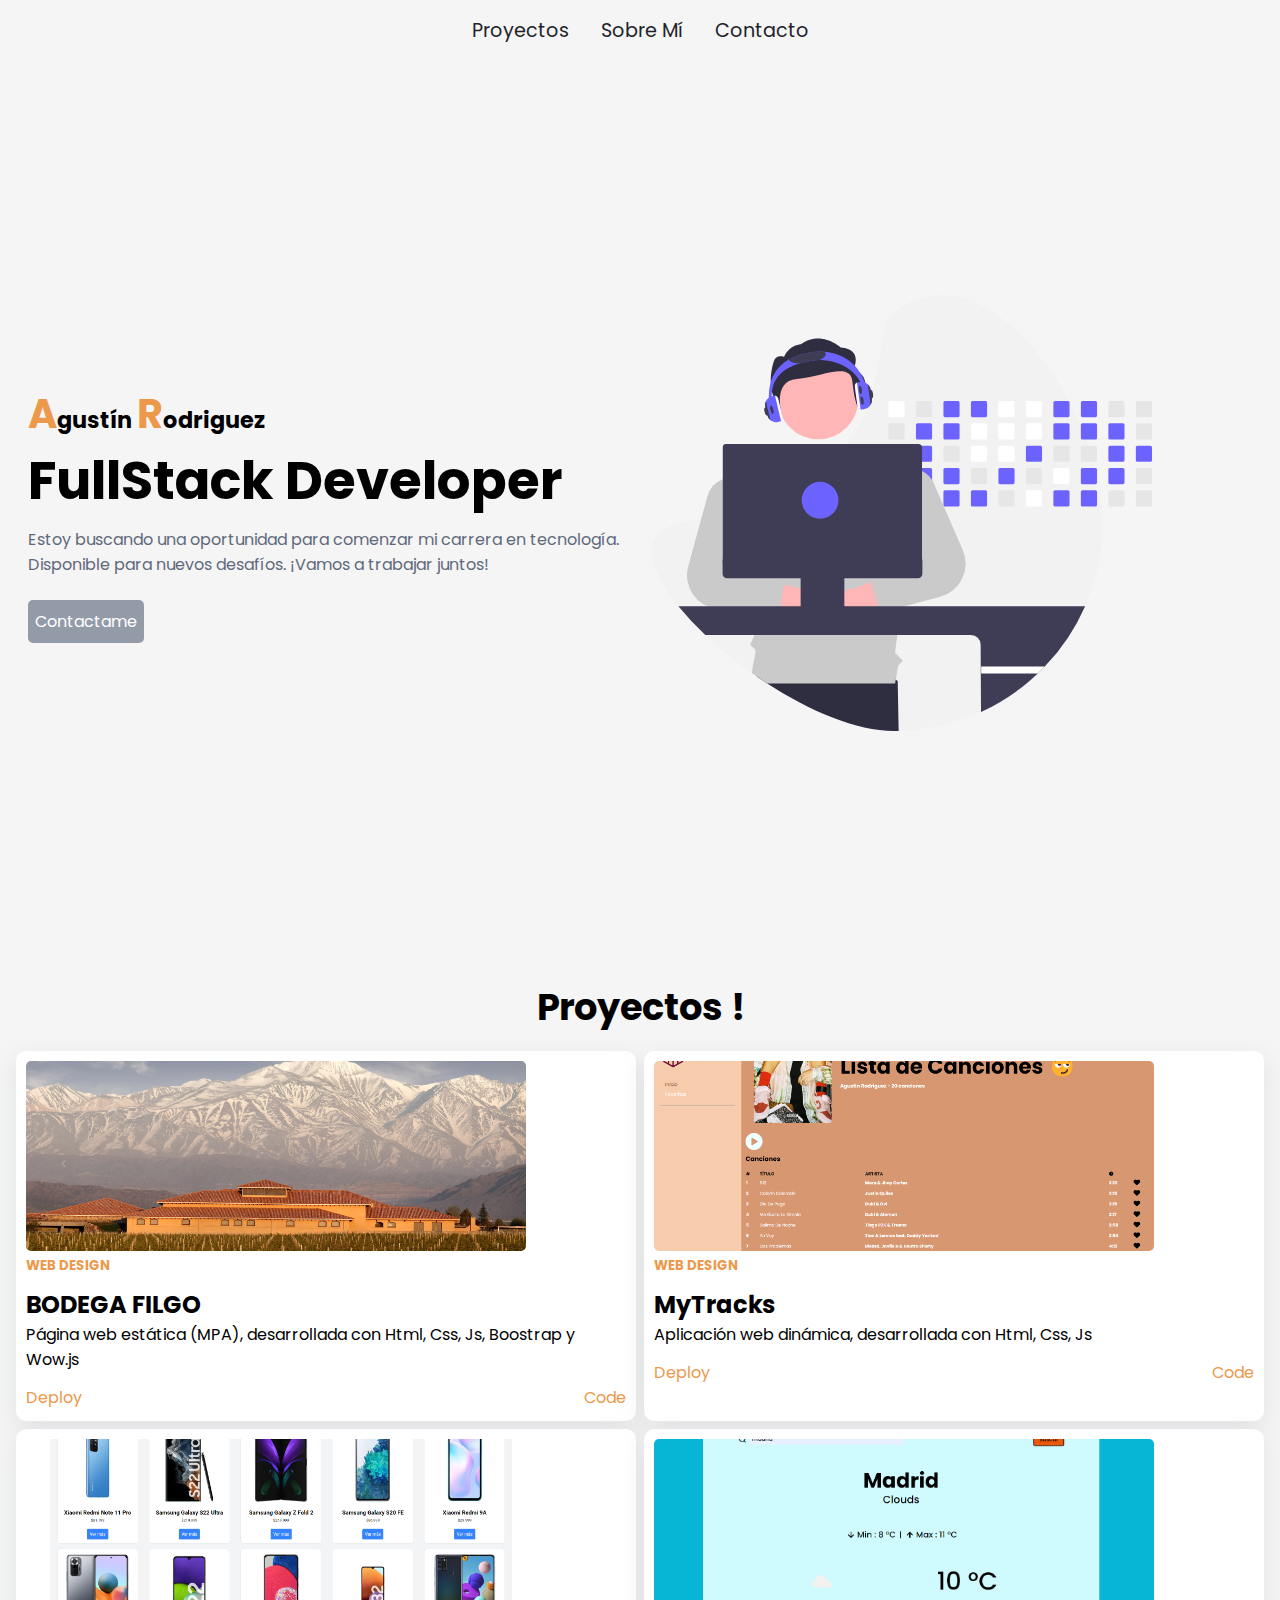
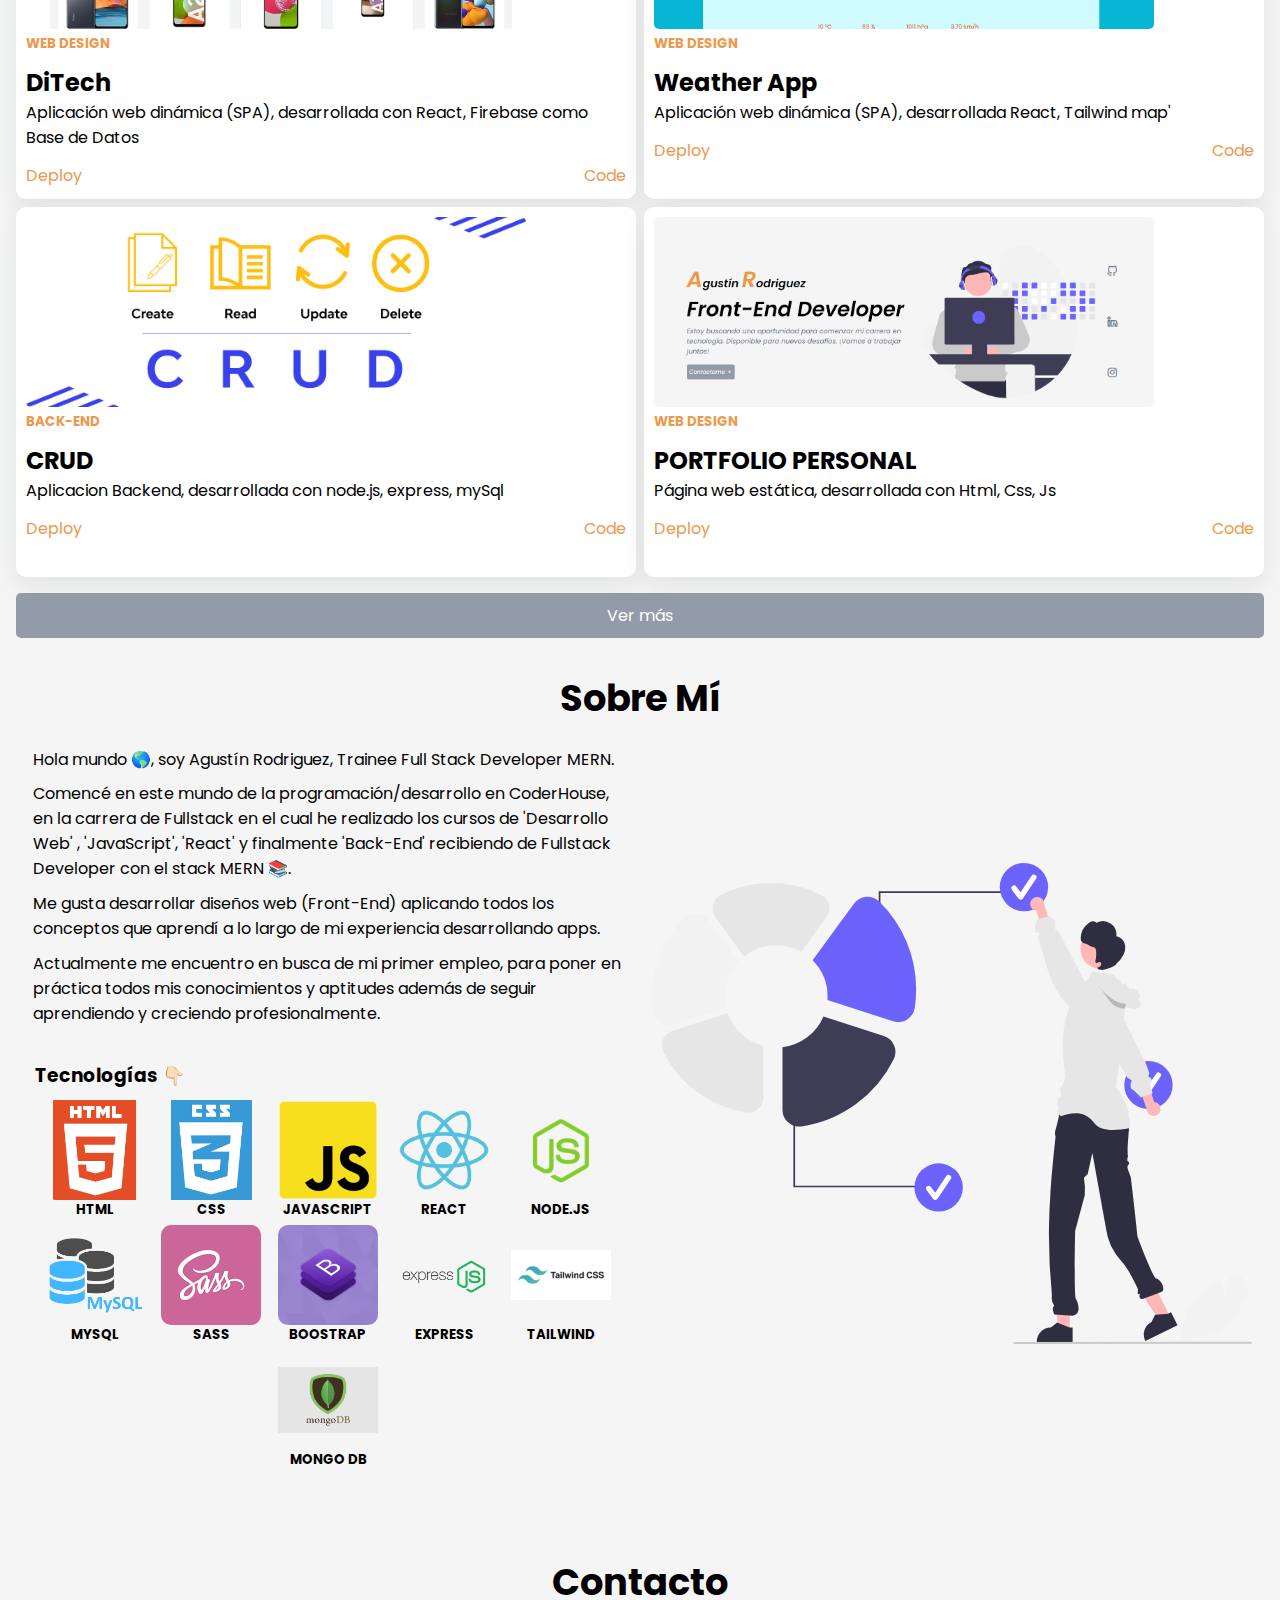
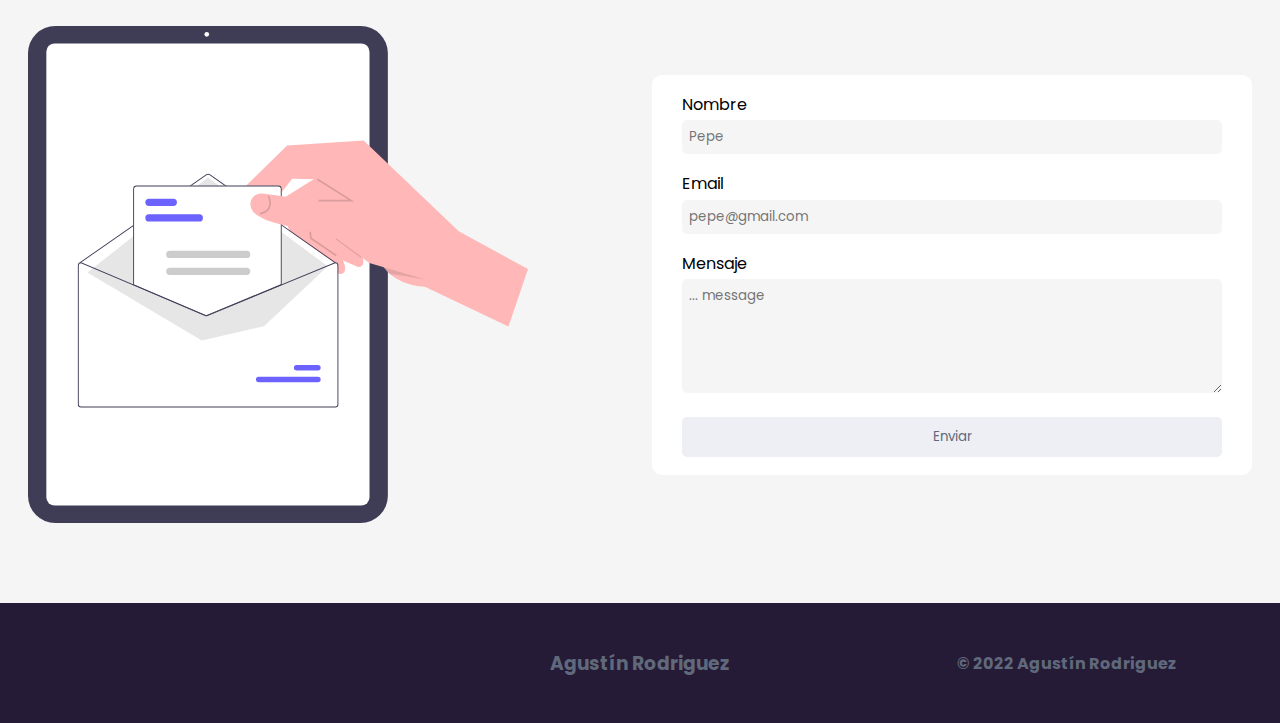
==== commit 8b200d60: "add corrections 1.2" ====
--- a/index.html
+++ b/index.html
@@ -24,17 +24,16 @@
 
             <div class="nav__links">
                 <ul>
-                    <li><a href="#">Home</a></li>
-                    <li><a href="#proyects">Proyects</a></li>
-                    <li><a href="#about">About</a></li>
-                    <li><a href="#contact">Contact</a></li>
+                    <li><a href="#proyects">Proyectos</a></li>
+                    <li><a href="#about">Sobre Mí</a></li>
+                    <li><a href="#contact">Contacto</a></li>
                 </ul>
             </div>
         </nav>
     </header>
 
     <main class="main">
-        <section class="presentation">
+        <section class="section presentation">
             <div class="side">
                 <div class="presentacion__mini">
                     <h1 class="name"> <span class="first__W">A</span>gustín <span class="first__W">R</span>odriguez</h1>
@@ -58,8 +57,6 @@
                         <a href="https://github.com/nahuRo" target="_blank"><i class="uil uil-github-alt"></i></a>
                         <a href="https://www.linkedin.com/in/agust%C3%ADnrodr%C3%ADguez" target="_blank"><i
                                 class="uil uil-linkedin-alt"></i></a>
-                        <a href="#"><i class="uil uil-instagram"></i></a>
-                        <!-- <a href="https://www.instagram.com/agussrg80" target="_blank"><i class="uil uil-instagram"></i></a> -->
                     </div>
                 </div>
 
@@ -68,9 +65,8 @@
         </section>
 
 
-        <section id="proyects" class="proyects">
+        <section id="proyects" class="section proyects">
             <div>
-
                 <span> </span>
                 <h2 class="section__tittle">Proyectos !</h2>
             </div>
@@ -195,7 +191,7 @@
             </div>
         </section>
 
-        <section id=" about">
+        <section id="about" class="section">
                     <h2 class="section__tittle">Sobre Mí</h2>
                     <div class="flex__container about">
 
@@ -222,7 +218,7 @@
                             </div>
 
                             <div class="tecnologies">
-                                <h3>tecnologias</h3>
+                                <h3>Tecnologías 👇🏻</h3>
                                 <div class="cont__logos">
 
                                     <div class=" cont__logo">
@@ -285,7 +281,7 @@
 
         </section>
 
-        <section id="contact" class="contact ">
+        <section id="contact" class="section contact ">
             <h2 class="section__tittle">Contacto</h2>
             <div class="flex__container">
                 <div class=" side">
@@ -326,7 +322,6 @@
             <a href="https://github.com/nahuRo" target="_blank"><i class="uil uil-github-alt"></i></a>
             <a href="https://www.linkedin.com/in/agust%C3%ADnrodr%C3%ADguez" target="_blank"><i
                     class="uil uil-linkedin-alt"></i></a>
-            <a href="#"><i class="uil uil-instagram"></i></a>
         </div>
         <div class="footer__name">
             <h3>Agustín Rodriguez</h3>
--- a/main.css
+++ b/main.css
@@ -47,7 +47,7 @@
 	--black: #000000;
 	--orange: #ec994b;
 }
-section {
+.section {
 	min-height: 100vh;
 	padding: 1rem;
 	max-width: 1300px;
@@ -170,7 +170,6 @@
 /* header */
 
 .main .presentation {
-	min-height: calc(100vh - 65px);
 	display: flex;
 	justify-content: space-between;
 	align-items: center;
@@ -199,17 +198,17 @@
 .main .presentacion__encabezado {
 	margin: 0 auto; /* UNO */
 	display: flex;
+	justify-content: space-between;
+}
+.main .presentacion__encabezado .cont_img__header {
+	text-align: center;
+	max-width: 500px;
+}
+
+.main .presentacion__encabezado .social__links {
+	display: flex;
+	flex-direction: column;
 	justify-content: space-evenly;
-}
-.main .presentacion__encabezado .cont_img__header {
-	text-align: center;
-	max-width: 500px;
-}
-
-.main .presentacion__encabezado .social__links {
-	display: flex;
-	flex-direction: column;
-	justify-content: space-around;
 	align-items: center;
 }
 .main .presentacion__encabezado .social__links i {
@@ -283,10 +282,7 @@
 /* about */
 
 .main .about .tecnologies {
-	margin: 1rem auto 0 auto;
-	background-color: var(--white);
-	padding: 20px 10px;
-	border-radius: 10px;
+	margin: 1rem auto 0rem auto;
 }
 .main .about .tecnologies h3 {
 	margin-bottom: 1rem;
@@ -314,7 +310,10 @@
 }
 
 /* contact */
-
+.main .contact {
+	min-height: auto;
+	padding: 0rem 1rem 5rem 1rem;
+}
 .main .contact .cont__form {
 	background-color: #ffffff;
 	border-radius: 10px;
@@ -356,7 +355,7 @@
 .footer .footer__links {
 	width: 33.33%;
 	display: flex;
-	justify-content: space-around;
+	justify-content: space-evenly;
 	align-items: center;
 }
 .footer .footer__links a i {
@@ -391,6 +390,7 @@
 	.flex__container {
 		flex-direction: column;
 		justify-content: space-evenly;
+		min-height: 800px;
 	}
 	.section__tittle {
 		font-size: 8vw;
@@ -482,6 +482,9 @@
 		object-fit: contain;
 	}
 	/* contact */
+	.main .contact {
+		padding: 1rem;
+	}
 
 	.main .contact .cont__form {
 		border-radius: 7px;
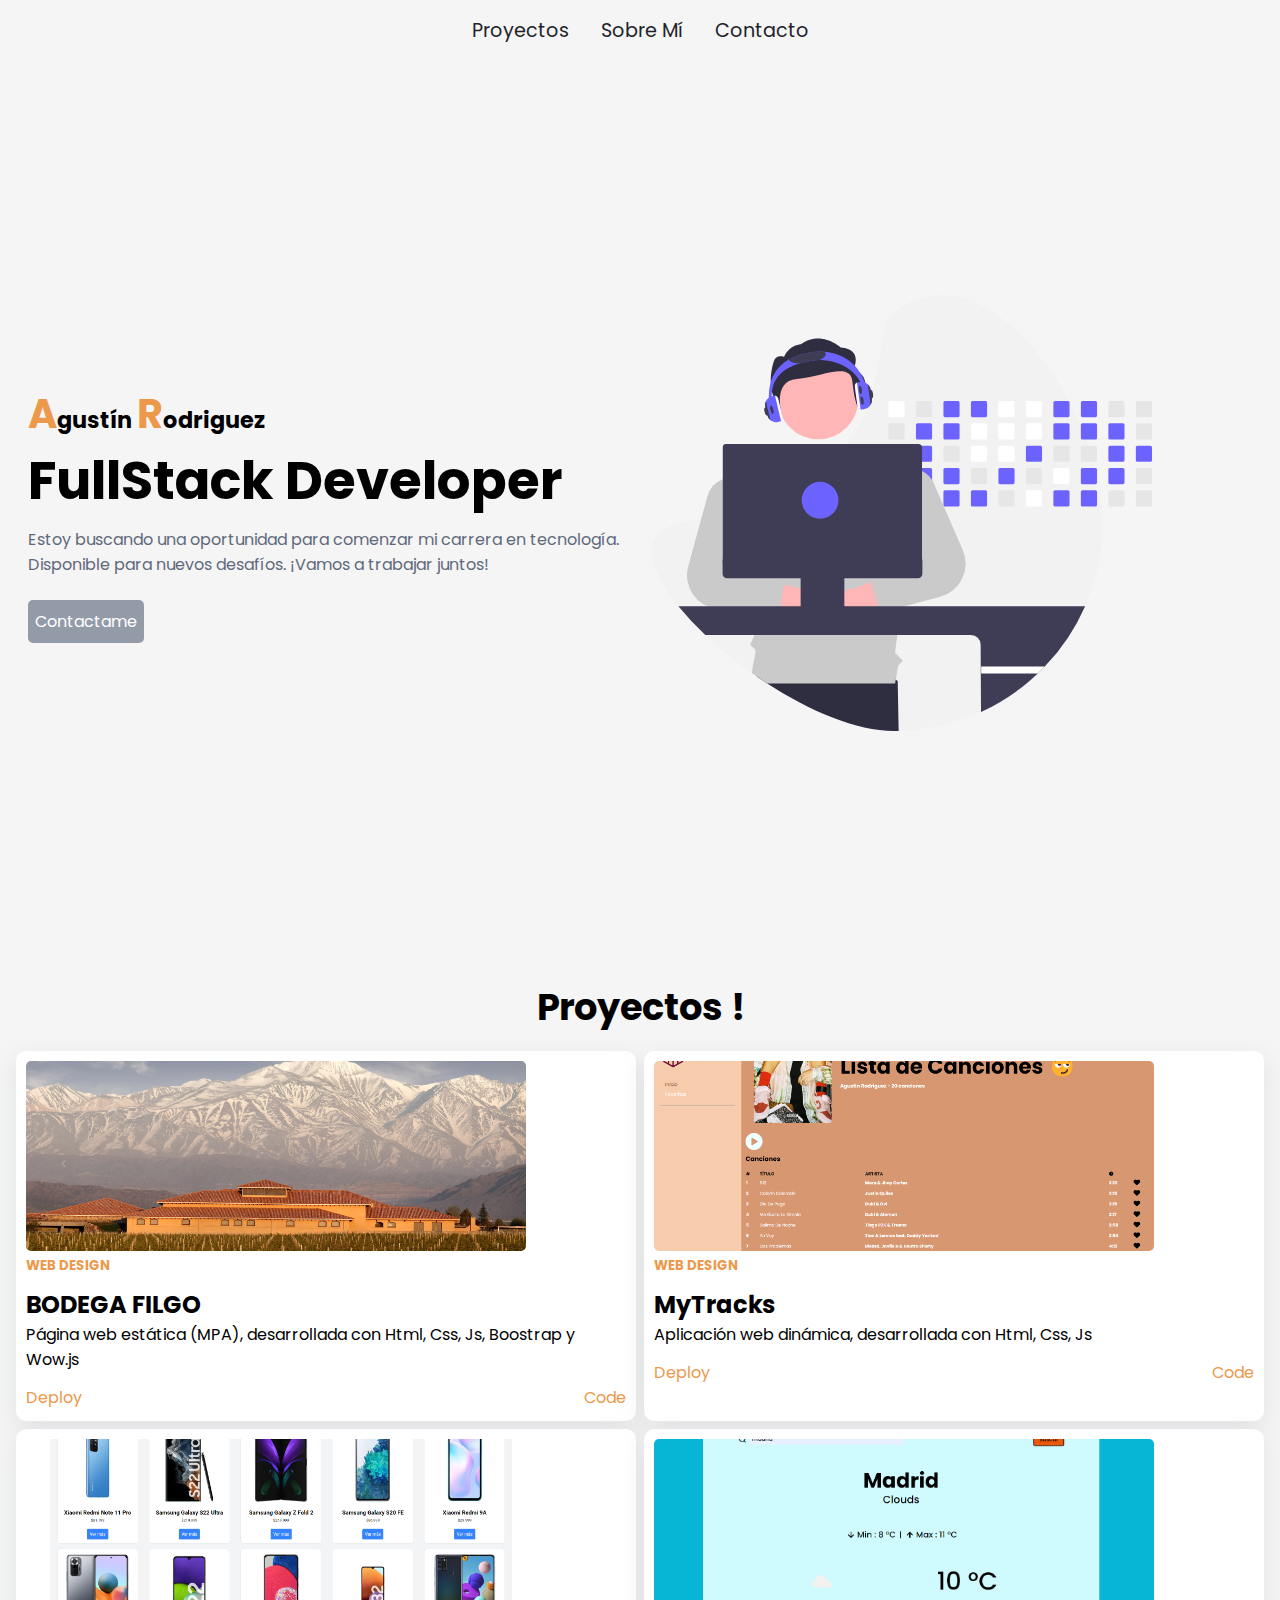
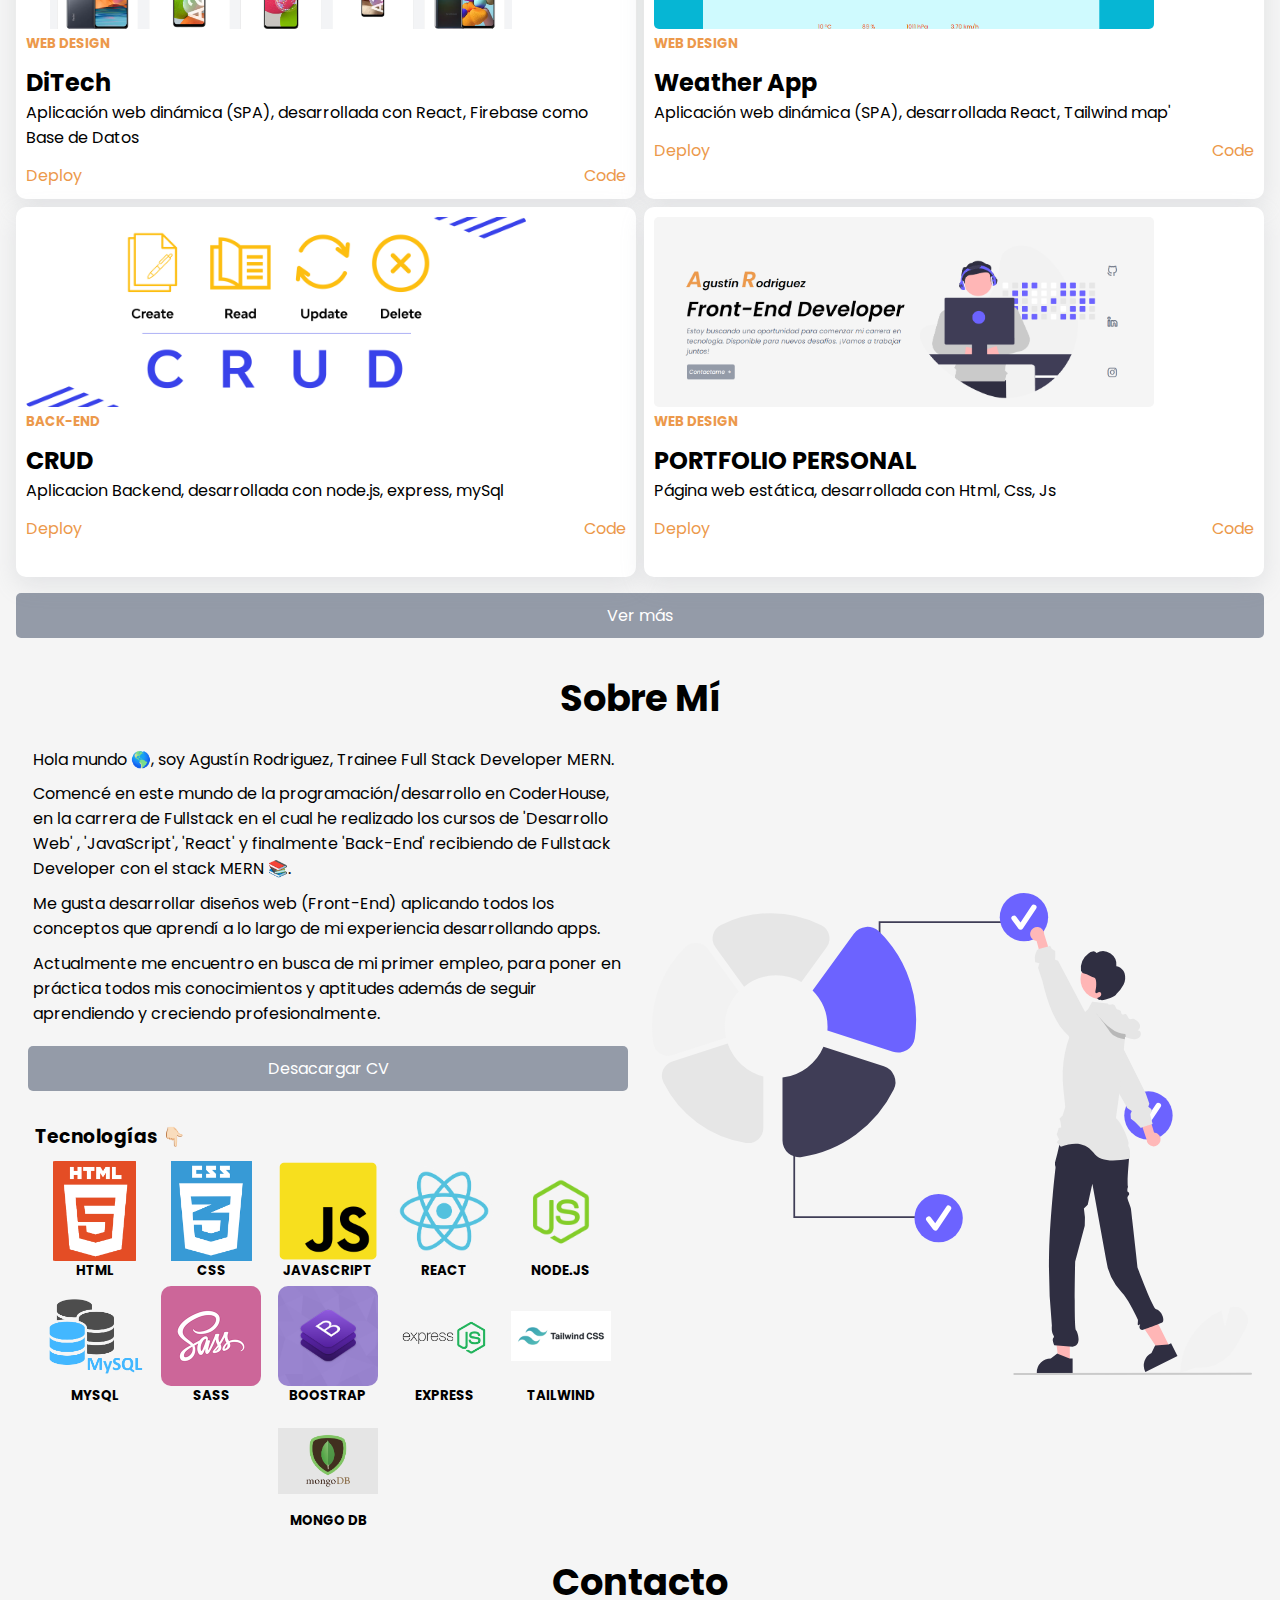
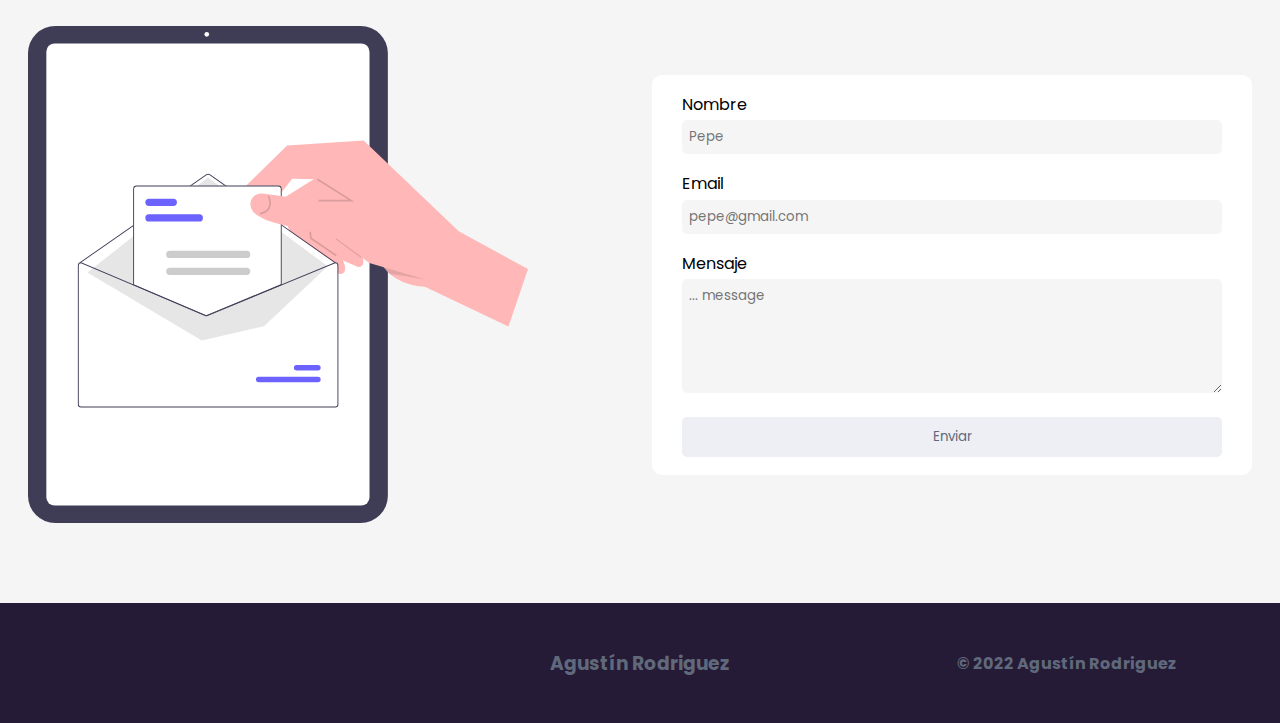
==== commit 843eeba5: "add corrections 1.3" ====
--- a/index.html
+++ b/index.html
@@ -187,97 +187,100 @@
 
             </div>
             <div class="cont__ProyectLink">
-                <a href="./proyectos.html" class="btn btn__c1"">Ver más</a>
+                <a href="./proyectos.html" class="btn btn__c1">Ver más</a>
             </div>
         </section>
 
         <section id="about" class="section">
-                    <h2 class="section__tittle">Sobre Mí</h2>
-                    <div class="flex__container about">
-
-                        <div class="side">
-                            <div class="about__info">
-                                <p class="text">Hola mundo 🌎, soy Agustín Rodriguez, Trainee Full Stack Developer MERN.
-                                </p>
-                                <p class="text">
-                                    Comencé en este mundo de la programación/desarrollo en CoderHouse, en la
-                                    carrera de Fullstack en el cual he realizado los cursos de 'Desarrollo Web' ,
-                                    'JavaScript', 'React' y finalmente 'Back-End' recibiendo de Fullstack Developer con
-                                    el stack MERN 📚.
-                                </p>
-                                <p class="text">
-                                    Me gusta desarrollar diseños web (Front-End) aplicando todos los conceptos que
-                                    aprendí a lo largo de mi
-                                    experiencia
-                                    desarrollando apps.</p>
-                                <p class="text">Actualmente me encuentro en busca de mi primer empleo, para poner
-                                    en práctica
-                                    todos mis conocimientos y aptitudes además de seguir aprendiendo y creciendo
-                                    profesionalmente.
-                                </p>
-                            </div>
-
-                            <div class="tecnologies">
-                                <h3>Tecnologías 👇🏻</h3>
-                                <div class="cont__logos">
-
-                                    <div class=" cont__logo">
-                                        <img src="./assets/logos/html.png" alt="">
-                                        <h5>HTML</h5>
-                                    </div>
-                                    <div class="cont__logo">
-                                        <img src="./assets/logos/css.png" alt="">
-                                        <h5>CSS</h5>
-                                    </div>
-                                    <div class="cont__logo">
-                                        <img src="./assets/logos/javascript.png" alt="">
-                                        <h5>JAVASCRIPT</h5>
-                                    </div>
-                                    <div class="cont__logo">
-                                        <img src="./assets/logos/react.png" alt="">
-                                        <h5>REACT</h5>
-                                    </div>
-                                    <div class="cont__logo">
-                                        <img src="./assets/logos/nodejs.png" alt="">
-                                        <h5>NODE.JS</h5>
-                                    </div>
-                                    <div class="cont__logo">
-                                        <img src="./assets/logos/mysql.png" alt="">
-                                        <h5>MYSQL</h5>
-                                    </div>
-                                    <div class="cont__logo">
-                                        <img src="./assets/logos/sass.png" alt="">
-                                        <h5>SASS</h5>
-                                    </div>
-                                    <div class="cont__logo">
-                                        <img src="./assets/logos/bootstrap.png" alt="">
-                                        <h5>BOOSTRAP</h5>
-                                    </div>
-                                    <div class="cont__logo">
-                                        <img src="./assets/logos/express.png" alt="">
-                                        <h5>EXPRESS</h5>
-                                    </div>
-                                    <div class="cont__logo">
-                                        <img src="./assets/logos/tailwindcss.png" alt="">
-                                        <h5>TAILWIND</h5>
-                                    </div>
-                                    <div class="cont__logo">
-                                        <img src="./assets/logos/mongodb.png" alt="">
-                                        <h5>MONGO DB</h5>
-                                    </div>
-                                    <!-- <div class="cont__logo">
+            <h2 class="section__tittle">Sobre Mí</h2>
+            <div class="flex__container about">
+
+                <div class="side">
+                    <div class="about__info">
+                        <p class="text">Hola mundo 🌎, soy Agustín Rodriguez, Trainee Full Stack Developer MERN.
+                        </p>
+                        <p class="text">
+                            Comencé en este mundo de la programación/desarrollo en CoderHouse, en la
+                            carrera de Fullstack en el cual he realizado los cursos de 'Desarrollo Web' ,
+                            'JavaScript', 'React' y finalmente 'Back-End' recibiendo de Fullstack Developer con
+                            el stack MERN 📚.
+                        </p>
+                        <p class="text">
+                            Me gusta desarrollar diseños web (Front-End) aplicando todos los conceptos que
+                            aprendí a lo largo de mi
+                            experiencia
+                            desarrollando apps.</p>
+                        <p class="text">Actualmente me encuentro en busca de mi primer empleo, para poner
+                            en práctica
+                            todos mis conocimientos y aptitudes además de seguir aprendiendo y creciendo
+                            profesionalmente.
+                        </p>
+                        <div class="cont__btn-cv">
+                            <a download="cv" href="./assets/AgustinRodriguez_CV.pdf" class="btn btn__c1 btn-cv">Desacargar CV</a>
+                        </div>
+                    </div>
+
+                    <div class="tecnologies">
+                        <h3>Tecnologías 👇🏻</h3>
+                        <div class="cont__logos">
+
+                            <div class=" cont__logo">
+                                <img src="./assets/logos/html.png" alt="">
+                                <h5>HTML</h5>
+                            </div>
+                            <div class="cont__logo">
+                                <img src="./assets/logos/css.png" alt="">
+                                <h5>CSS</h5>
+                            </div>
+                            <div class="cont__logo">
+                                <img src="./assets/logos/javascript.png" alt="">
+                                <h5>JAVASCRIPT</h5>
+                            </div>
+                            <div class="cont__logo">
+                                <img src="./assets/logos/react.png" alt="">
+                                <h5>REACT</h5>
+                            </div>
+                            <div class="cont__logo">
+                                <img src="./assets/logos/nodejs.png" alt="">
+                                <h5>NODE.JS</h5>
+                            </div>
+                            <div class="cont__logo">
+                                <img src="./assets/logos/mysql.png" alt="">
+                                <h5>MYSQL</h5>
+                            </div>
+                            <div class="cont__logo">
+                                <img src="./assets/logos/sass.png" alt="">
+                                <h5>SASS</h5>
+                            </div>
+                            <div class="cont__logo">
+                                <img src="./assets/logos/bootstrap.png" alt="">
+                                <h5>BOOSTRAP</h5>
+                            </div>
+                            <div class="cont__logo">
+                                <img src="./assets/logos/express.png" alt="">
+                                <h5>EXPRESS</h5>
+                            </div>
+                            <div class="cont__logo">
+                                <img src="./assets/logos/tailwindcss.png" alt="">
+                                <h5>TAILWIND</h5>
+                            </div>
+                            <div class="cont__logo">
+                                <img src="./assets/logos/mongodb.png" alt="">
+                                <h5>MONGO DB</h5>
+                            </div>
+                            <!-- <div class="cont__logo">
                                 <img src="./assets/logos/react-native.png" alt="">
                                 <h5>REACT NATIVE</h5>
                             </div> -->
-                                </div>
-                            </div>
-                        </div>
-                        <div class="side">
-                            <div class="about__imgCont">
-                                <img src="./assets/proyects.svg" alt="programming">
-                            </div>
-                        </div>
-                    </div>
+                        </div>
+                    </div>
+                </div>
+                <div class="side">
+                    <div class="about__imgCont">
+                        <img src="./assets/proyects.svg" alt="programming">
+                    </div>
+                </div>
+            </div>
 
         </section>
 
--- a/main.css
+++ b/main.css
@@ -280,7 +280,12 @@
 }
 
 /* about */
-
+.main .about .about__info .cont__btn-cv {
+	margin-top: 1rem;
+}
+.main .about .about__info .cont__btn-cv .btn-cv{
+	display: block;
+}
 .main .about .tecnologies {
 	margin: 1rem auto 0rem auto;
 }
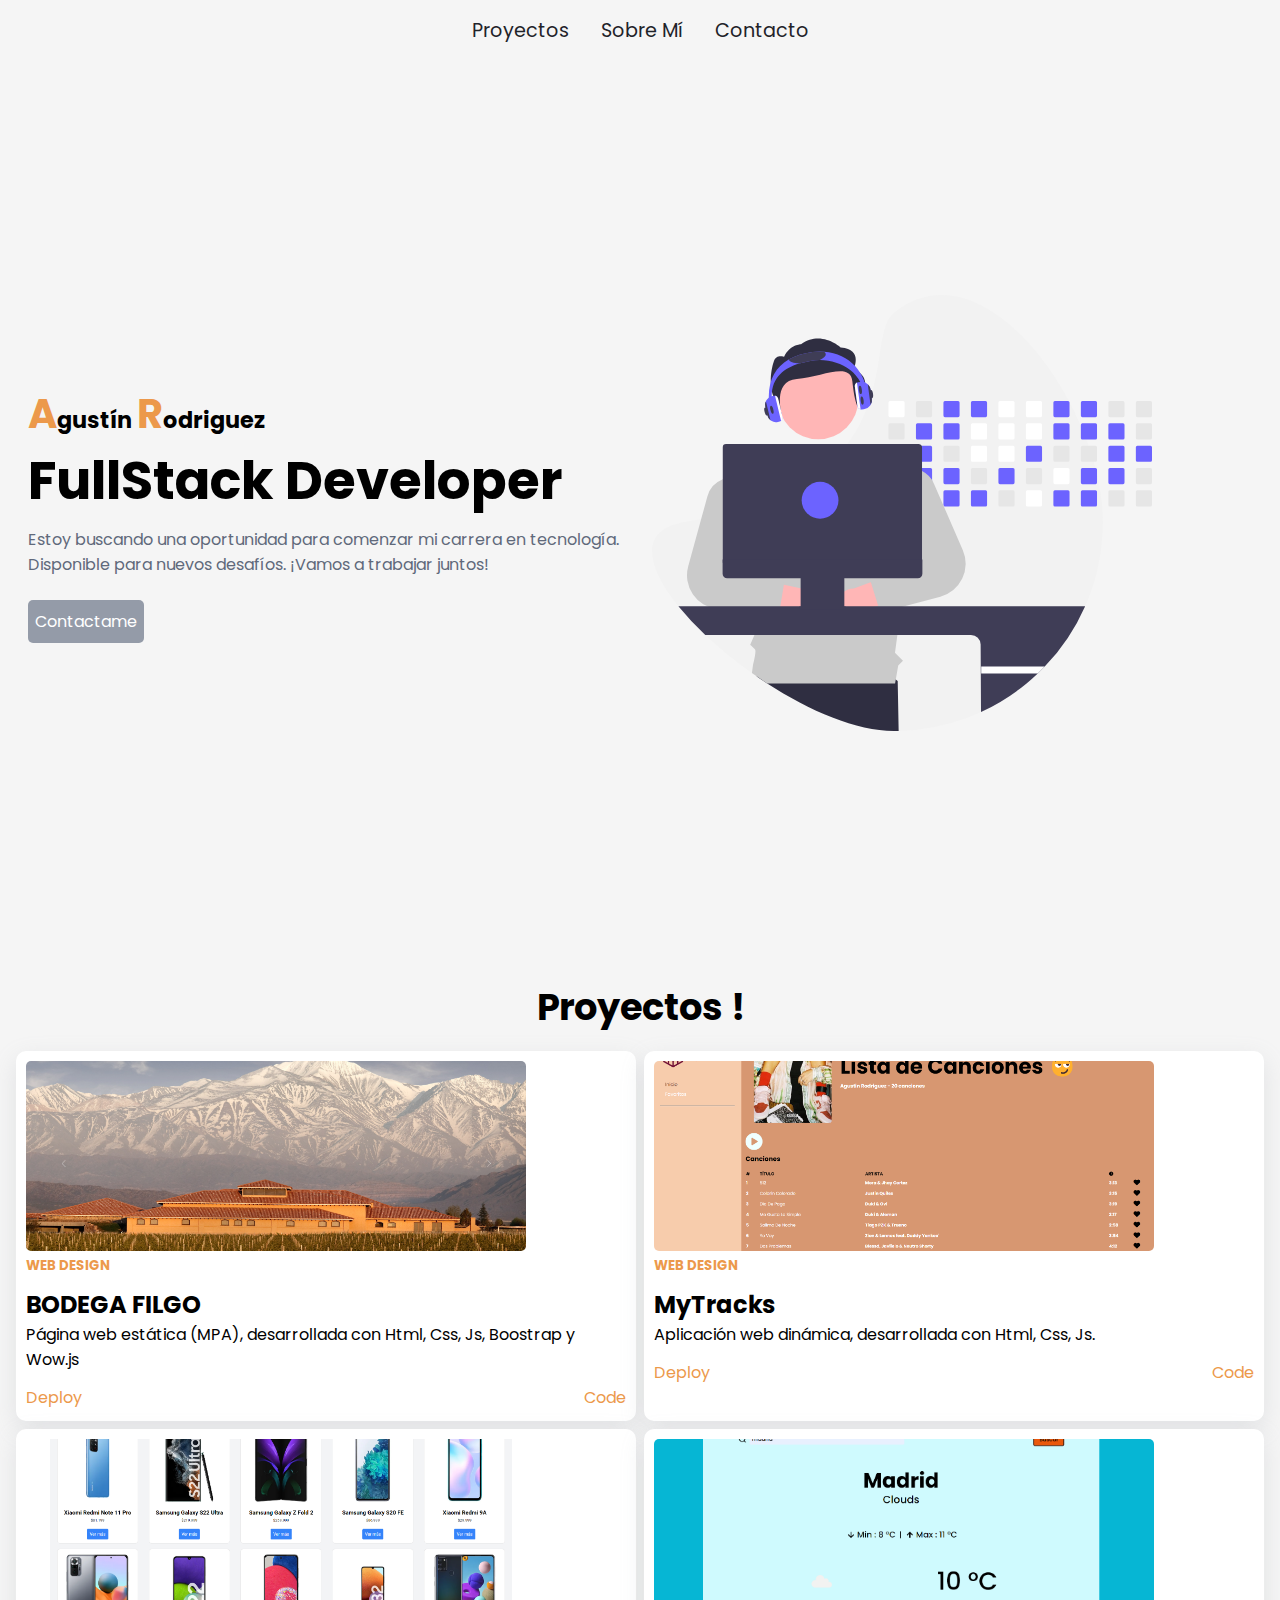
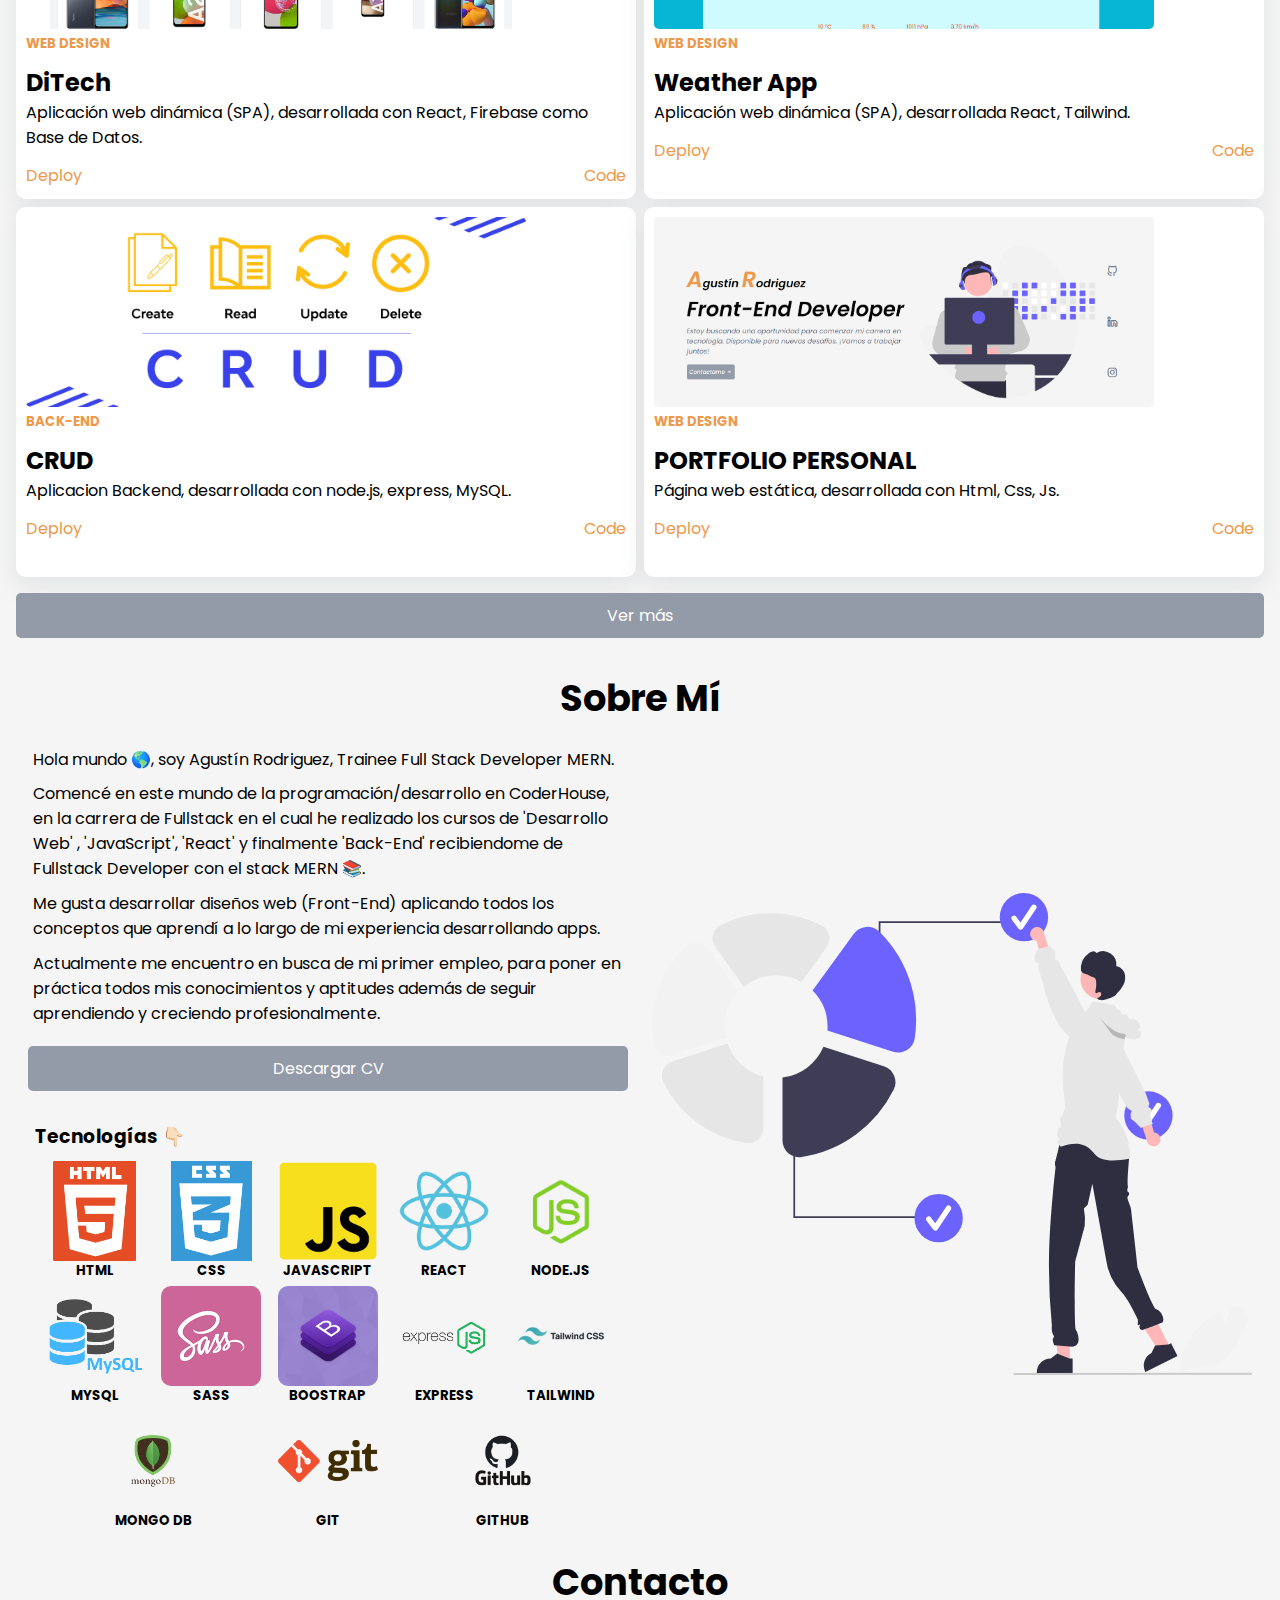
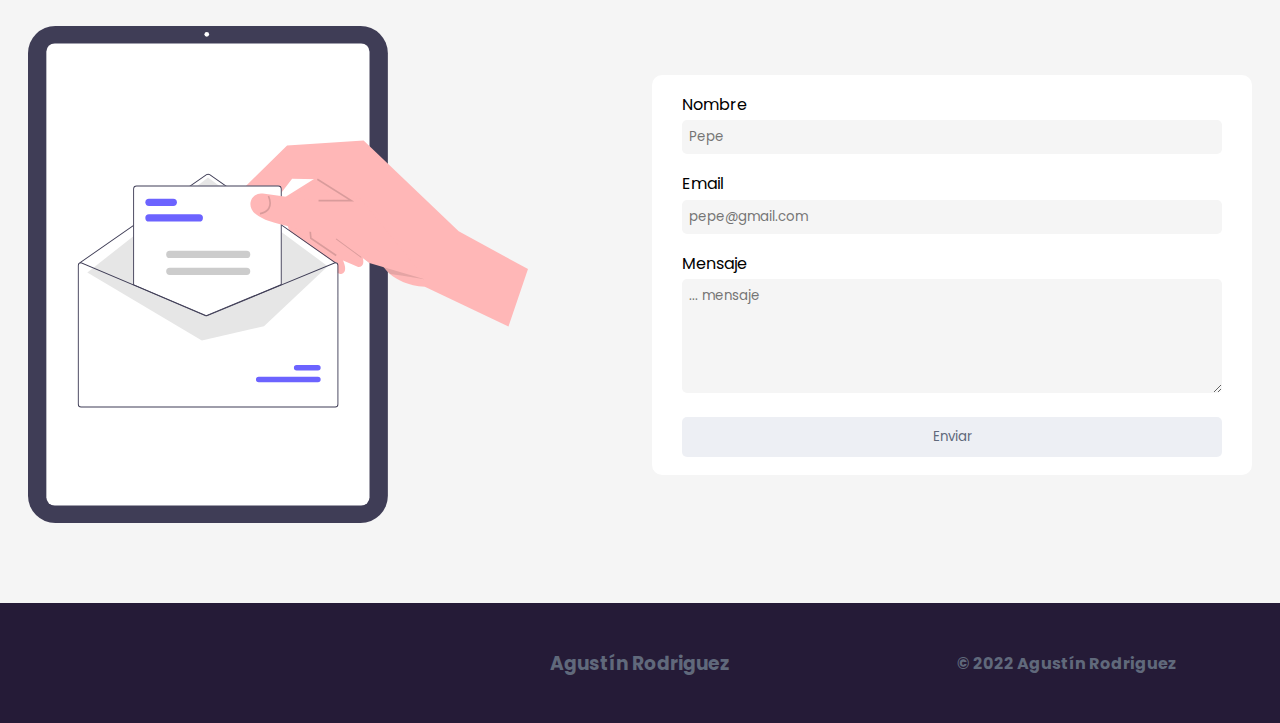
==== commit f6e62e20: "add corrections 1.5" ====
--- a/index.html
+++ b/index.html
@@ -10,6 +10,7 @@
     <link rel="stylesheet" href="https://cdnjs.cloudflare.com/ajax/libs/font-awesome/6.1.1/css/all.min.css"
         integrity="sha512-KfkfwYDsLkIlwQp6LFnl8zNdLGxu9YAA1QvwINks4PhcElQSvqcyVLLD9aMhXd13uQjoXtEKNosOWaZqXgel0g=="
         crossorigin="anonymous" referrerpolicy="no-referrer" />
+    <link rel="shortcut icon" href="assets/favicoooon.ico" type="image/x-icon">
     <title>Porfolio</title>
 </head>
 
@@ -99,7 +100,7 @@
                     <div class="resume__proyect">
                         <h5 class="type__proyect">WEB DESIGN</h5>
                         <h2 class="name__proyect">MyTracks</h2>
-                        <p class="info__proyect">Aplicación web dinámica, desarrollada con Html, Css, Js
+                        <p class="info__proyect">Aplicación web dinámica, desarrollada con Html, Css, Js.
                         </p>
                         <div class="cont__linksCard">
                             <a href="https://nahuro.github.io/reproductoMusic" target="_blank">Deploy <i
@@ -119,7 +120,7 @@
                         <h2 class="name__proyect">DiTech</h2>
                         <p class="info__proyect">Aplicación web dinámica (SPA), desarrollada con React, Firebase como
                             Base de
-                            Datos
+                            Datos.
                         </p>
                         <div class="cont__linksCard">
                             <a href="https://ecommerce-hazel-ten.vercel.app" target="_blank">Deploy <i
@@ -137,8 +138,7 @@
                     <div class="resume__proyect">
                         <h5 class="type__proyect">WEB DESIGN</h5>
                         <h2 class="name__proyect">Weather App</h2>
-                        <p class="info__proyect">Aplicación web dinámica (SPA), desarrollada React, Tailwind
-                            map'
+                        <p class="info__proyect">Aplicación web dinámica (SPA), desarrollada React, Tailwind.
                         </p>
                         <div class="cont__linksCard">
                             <a href="https://weather-app-indol-chi.vercel.app" target="_blank">Deploy <i
@@ -157,7 +157,7 @@
                     <div class="resume__proyect">
                         <h5 class="type__proyect">BACK-END </h5>
                         <h2 class="name__proyect">CRUD</h2>
-                        <p class="info__proyect">Aplicacion Backend, desarrollada con node.js, express, mySql
+                        <p class="info__proyect">Aplicacion Backend, desarrollada con node.js, express, MySQL.
                         </p>
                         <div class="cont__linksCard">
                             <a href="#">Deploy <i class="uil uil-globe"></i></a>
@@ -174,7 +174,7 @@
                     <div class="resume__proyect">
                         <h5 class="type__proyect">WEB DESIGN</h5>
                         <h2 class="name__proyect">PORTFOLIO PERSONAL</h2>
-                        <p class="info__proyect">Página web estática, desarrollada con Html, Css, Js
+                        <p class="info__proyect">Página web estática, desarrollada con Html, Css, Js.
                         </p>
                         <div class="cont__linksCard">
                             <a href="https://nahuro.github.io/Portfolio" target="_blank">Deploy <i
@@ -202,7 +202,7 @@
                         <p class="text">
                             Comencé en este mundo de la programación/desarrollo en CoderHouse, en la
                             carrera de Fullstack en el cual he realizado los cursos de 'Desarrollo Web' ,
-                            'JavaScript', 'React' y finalmente 'Back-End' recibiendo de Fullstack Developer con
+                            'JavaScript', 'React' y finalmente 'Back-End' recibiendome de Fullstack Developer con
                             el stack MERN 📚.
                         </p>
                         <p class="text">
@@ -216,7 +216,7 @@
                             profesionalmente.
                         </p>
                         <div class="cont__btn-cv">
-                            <a download="cv" href="./assets/AgustinRodriguez_CV.pdf" class="btn btn__c1 btn-cv">Desacargar CV</a>
+                            <a download="cv" href="./assets/AgustinRodriguez_CV.pdf" class="btn btn__c1 btn-cv">Descargar CV</a>
                         </div>
                     </div>
 
@@ -267,6 +267,14 @@
                             <div class="cont__logo">
                                 <img src="./assets/logos/mongodb.png" alt="">
                                 <h5>MONGO DB</h5>
+                            </div>
+                            <div class="cont__logo">
+                                <img src="./assets/logos/Git.png" alt="">
+                                <h5>GIT</h5>
+                            </div>
+                            <div class="cont__logo">
+                                <img src="./assets/logos/GitHub.png" alt="">
+                                <h5>GITHUB</h5>
                             </div>
                             <!-- <div class="cont__logo">
                                 <img src="./assets/logos/react-native.png" alt="">
@@ -305,7 +313,7 @@
                         </div>
                         <div class="cont__input">
                             <label for="message" class="label">Mensaje</label>
-                            <textarea name="message" rows="5" placeholder="... message" class="input"></textarea>
+                            <textarea name="message" rows="5" placeholder="... mensaje" class="input"></textarea>
                         </div>
                         <div class="cont__input">
                             <input type="submit" value="Enviar" class="btn btn__c3">
--- a/main.css
+++ b/main.css
@@ -306,6 +306,9 @@
 	height: 100px;
 }
 .main .about .tecnologies .cont__logos .cont__logo img {
+	width: 100px;
+	height: 100px;
+	object-fit: contain;
 	border-radius: 10px;
 }
 
@@ -484,7 +487,6 @@
 	.main .about .tecnologies .cont__logos .cont__logo img {
 		width: 60px;
 		height: 60px;
-		object-fit: contain;
 	}
 	/* contact */
 	.main .contact {
@@ -575,9 +577,4 @@
 		column-gap: 7px;
 		row-gap: 25px;
 	}
-	.main .about .tecnologies .cont__logos .cont__logo img {
-		width: 100px;
-		height: 100px;
-		object-fit: contain;
-	}
-}
+}
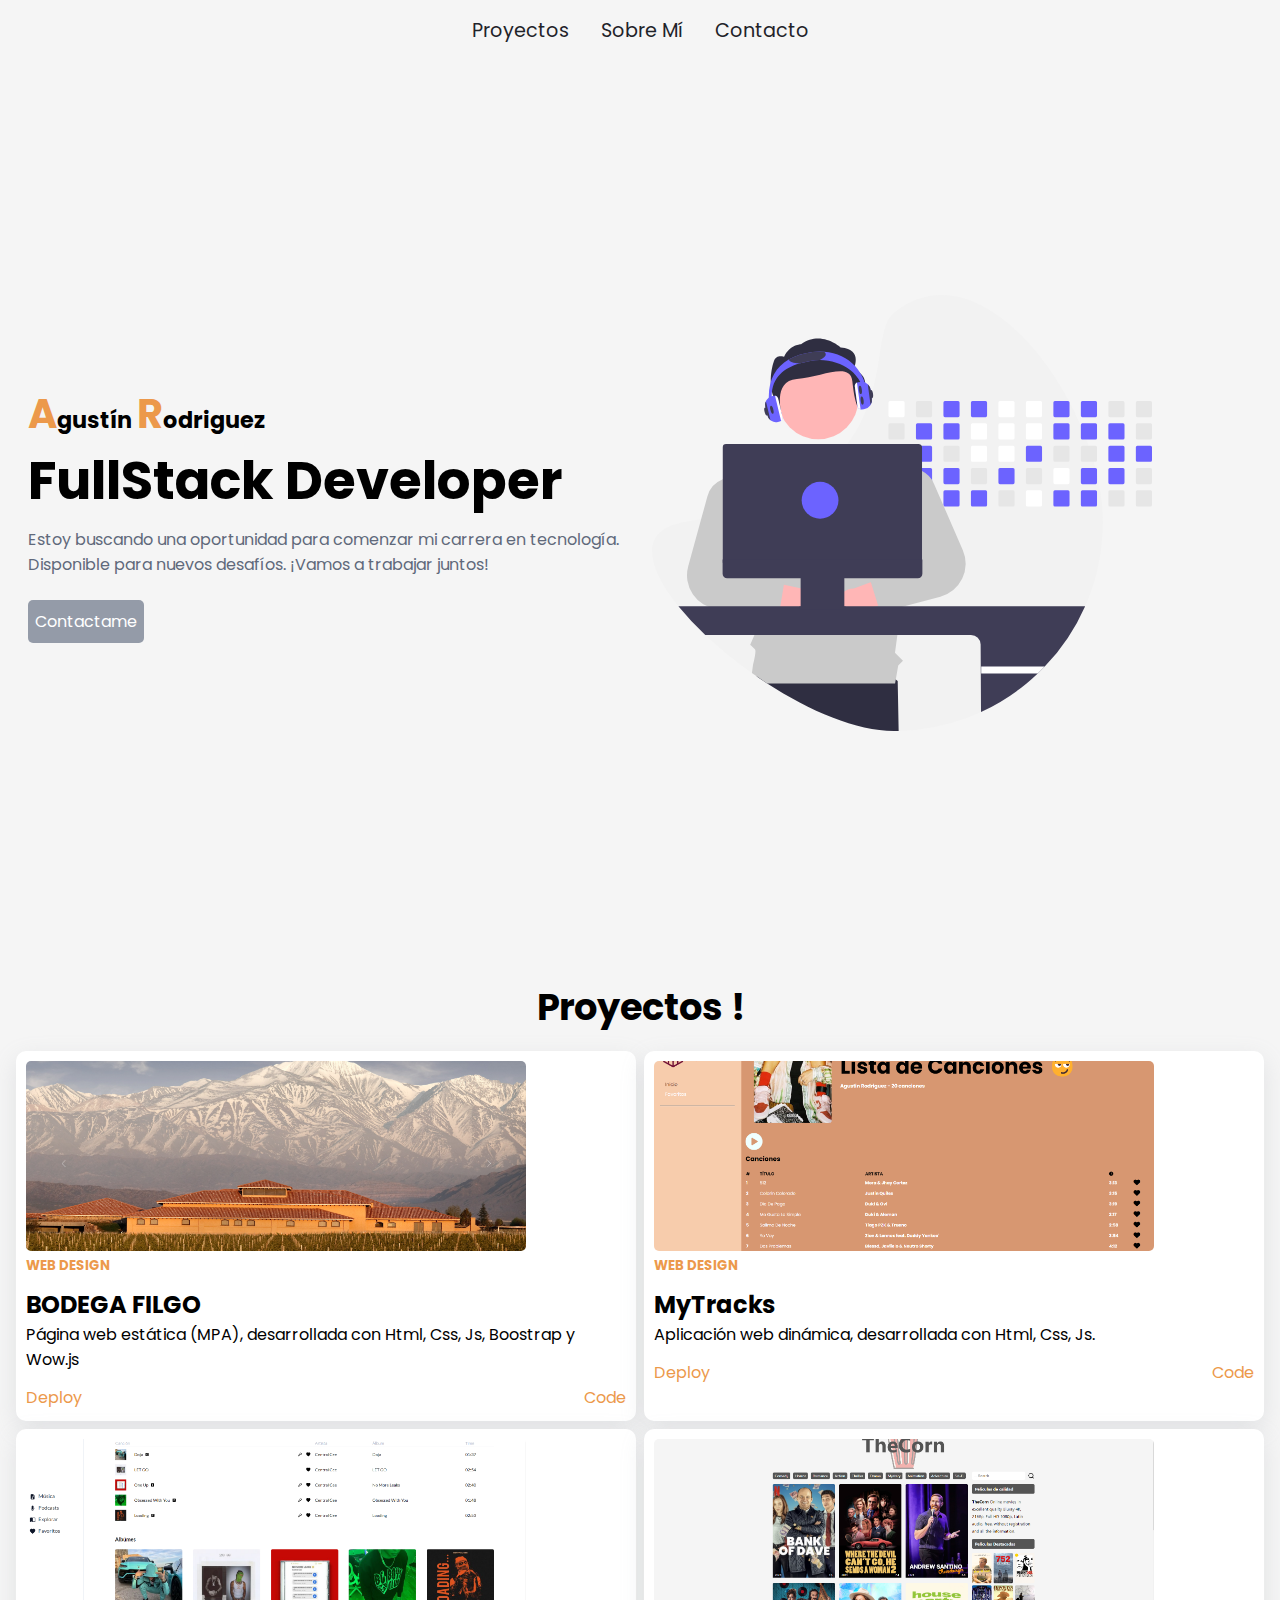
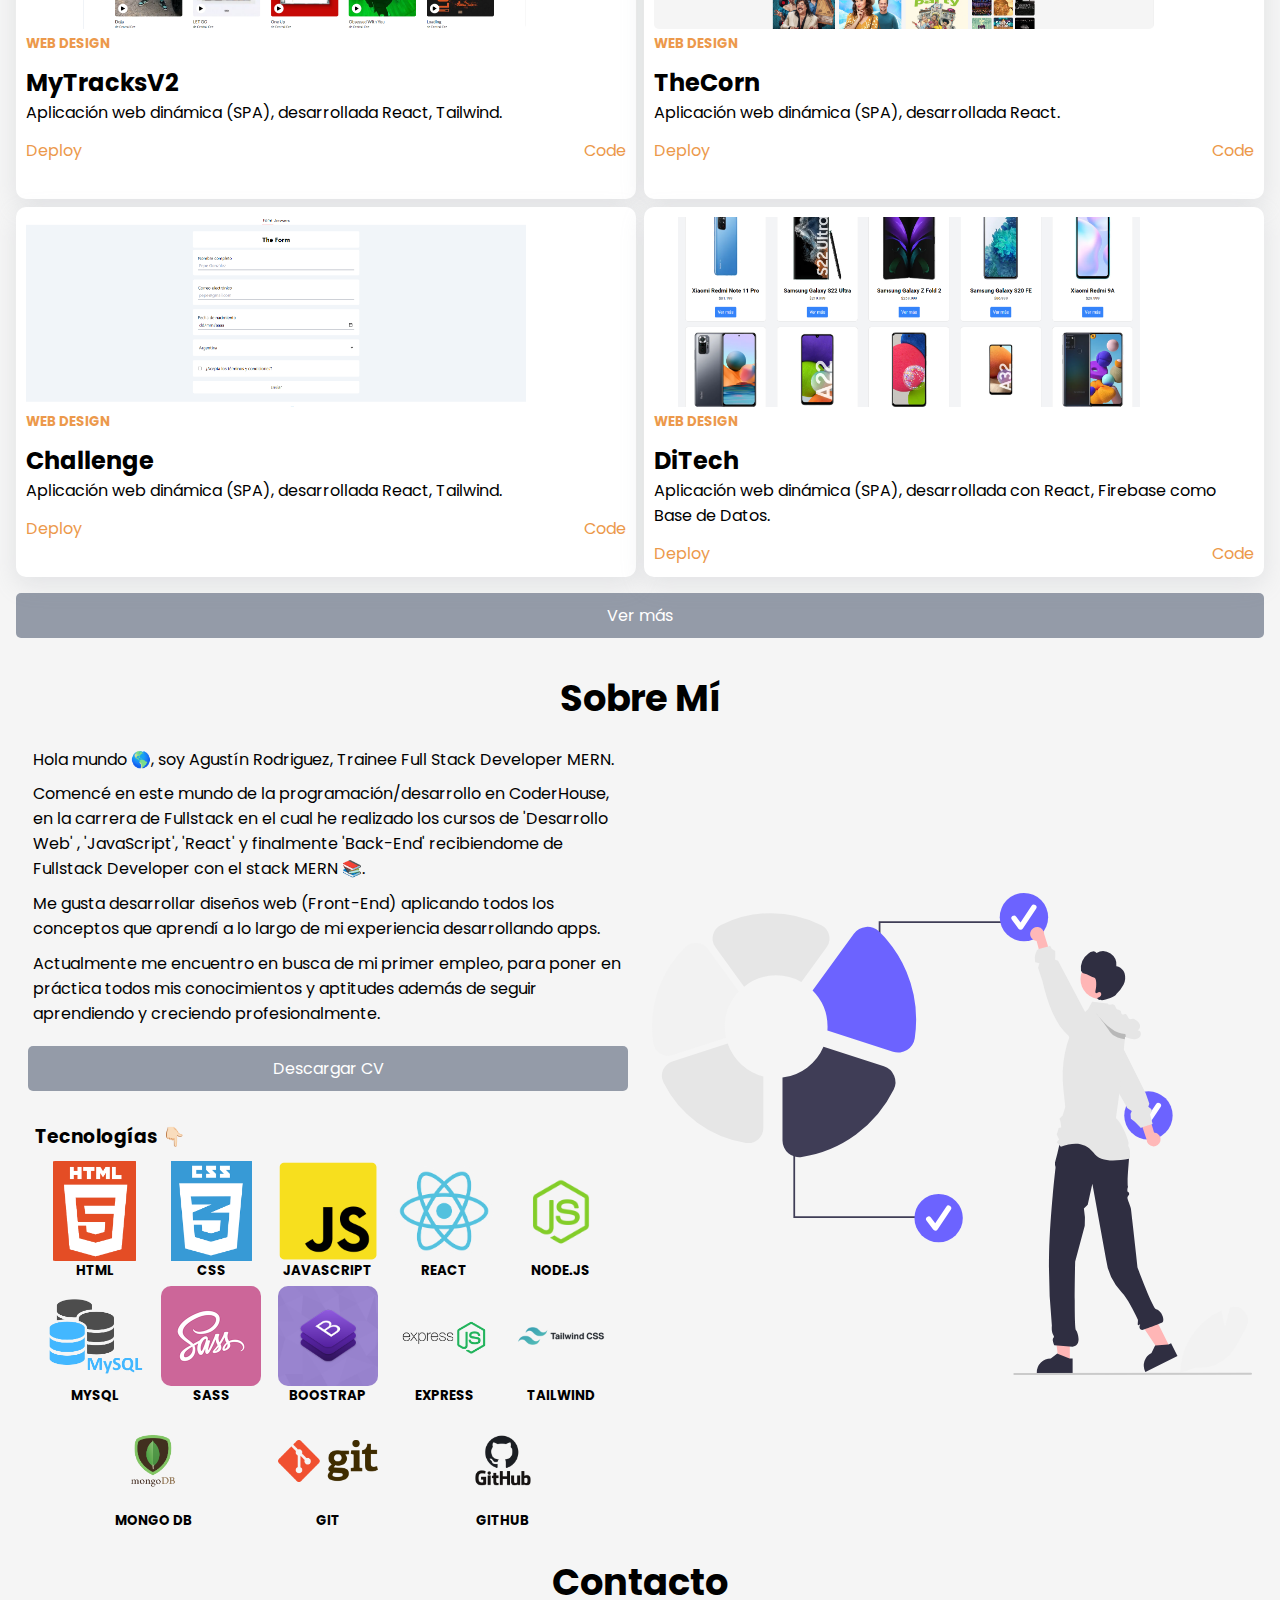
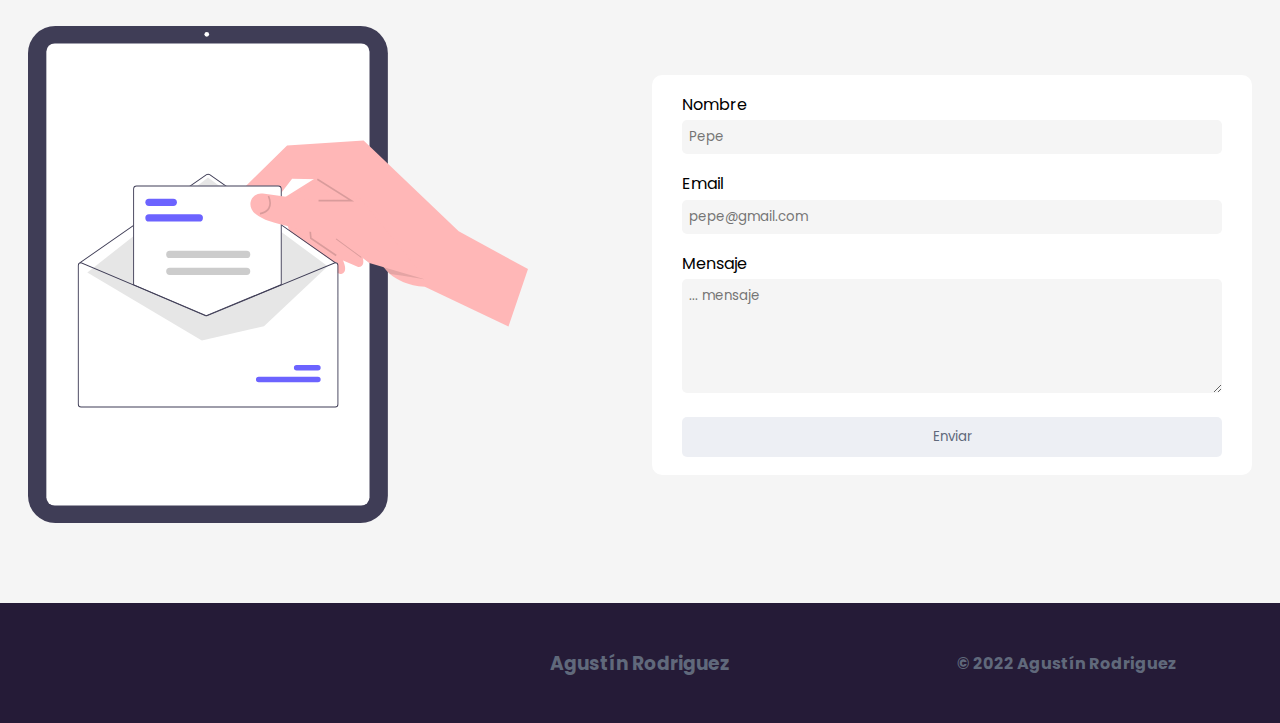
==== commit 236f4e96: "add proyects" ====
--- a/index.html
+++ b/index.html
@@ -110,7 +110,59 @@
                         </div>
                     </div>
                 </div>
-
+                <div class="card">
+                    <div class="cont__img">
+                        <img src="./assets/cardMytracksv2.png" alt="">
+                    </div>
+
+                    <div class="resume__proyect">
+                        <h5 class="type__proyect">WEB DESIGN</h5>
+                        <h2 class="name__proyect">MyTracksV2</h2>
+                        <p class="info__proyect">Aplicación web dinámica (SPA), desarrollada React, Tailwind.
+                        </p>
+                        <div class="cont__linksCard">
+                            <a href="https://music-app-ochre-tau.vercel.app/" target="_blank">Deploy <i
+                                    class="uil uil-globe"></i></a>
+                            <a href="https://github.com/nahuRo/MusicApp" target="_blank">Code <i
+                                    class="uil uil-brackets-curly"></i></a>
+                        </div>
+                    </div>
+                </div>
+                <div class="card">
+                    <div class="cont__img">
+                        <img src="./assets/cardTheCorn.png" alt="">
+                    </div>
+
+                    <div class="resume__proyect">
+                        <h5 class="type__proyect">WEB DESIGN</h5>
+                        <h2 class="name__proyect">TheCorn</h2>
+                        <p class="info__proyect">Aplicación web dinámica (SPA), desarrollada React.
+                        </p>
+                        <div class="cont__linksCard">
+                            <a href="https://the-corn.vercel.app/" target="_blank">Deploy <i
+                                    class="uil uil-globe"></i></a>
+                            <a href="https://github.com/nahuRo/The-Corn" target="_blank">Code <i
+                                    class="uil uil-brackets-curly"></i></a>
+                        </div>
+                    </div>
+                </div>
+                <div class="card">
+                    <div class="cont__img">
+                        <img src="./assets/cardChallenge.png" alt="">
+                    </div>
+                    <div class="resume__proyect">
+                        <h5 class="type__proyect">WEB DESIGN</h5>
+                        <h2 class="name__proyect">Challenge</h2>
+                        <p class="info__proyect">Aplicación web dinámica (SPA), desarrollada React, Tailwind.
+                        </p>
+                        <div class="cont__linksCard">
+                            <a href="https://challenge-grey-dive-gamma.vercel.app/" target="_blank">Deploy <i
+                                    class="uil uil-globe"></i></a>
+                            <a href="https://github.com/nahuRo/challenge-GreyDive" target="_blank">Code <i
+                                    class="uil uil-brackets-curly"></i></a>
+                        </div>
+                    </div>
+                </div>
                 <div class="card">
                     <div class="cont__img">
                         <img src="./assets/cardTienda.png" alt="">
@@ -126,60 +178,6 @@
                             <a href="https://ecommerce-hazel-ten.vercel.app" target="_blank">Deploy <i
                                     class="uil uil-globe"></i></a>
                             <a href="https://github.com/nahuRo/ecommerce" target="_blank">Code <i
-                                    class="uil uil-brackets-curly"></i></a>
-                        </div>
-                    </div>
-                </div>
-
-                <div class="card">
-                    <div class="cont__img">
-                        <img src="./assets/weatherApp.png" alt="">
-                    </div>
-                    <div class="resume__proyect">
-                        <h5 class="type__proyect">WEB DESIGN</h5>
-                        <h2 class="name__proyect">Weather App</h2>
-                        <p class="info__proyect">Aplicación web dinámica (SPA), desarrollada React, Tailwind.
-                        </p>
-                        <div class="cont__linksCard">
-                            <a href="https://weather-app-indol-chi.vercel.app" target="_blank">Deploy <i
-                                    class="uil uil-globe"></i></a>
-                            <a href="https://github.com/nahuRo/Weather-app" target="_blank">Code <i
-                                    class="uil uil-brackets-curly"></i></a>
-                        </div>
-                    </div>
-                </div>
-
-                <div class="card">
-                    <div class="cont__img">
-                        <img src="./assets/backCrud.png" alt="">
-                    </div>
-
-                    <div class="resume__proyect">
-                        <h5 class="type__proyect">BACK-END </h5>
-                        <h2 class="name__proyect">CRUD</h2>
-                        <p class="info__proyect">Aplicacion Backend, desarrollada con node.js, express, MySQL.
-                        </p>
-                        <div class="cont__linksCard">
-                            <a href="#">Deploy <i class="uil uil-globe"></i></a>
-                            <a href="https://github.com/nahuRo/CRUD_BACK" target="_blank">Code <i
-                                    class="uil uil-brackets-curly"></i></a>
-                        </div>
-                    </div>
-                </div>
-
-                <div class="card">
-                    <div class="cont__img">
-                        <img src="./assets/portfolio.png" alt="">
-                    </div>
-                    <div class="resume__proyect">
-                        <h5 class="type__proyect">WEB DESIGN</h5>
-                        <h2 class="name__proyect">PORTFOLIO PERSONAL</h2>
-                        <p class="info__proyect">Página web estática, desarrollada con Html, Css, Js.
-                        </p>
-                        <div class="cont__linksCard">
-                            <a href="https://nahuro.github.io/Portfolio" target="_blank">Deploy <i
-                                    class="uil uil-globe"></i></a>
-                            <a href="https://github.com/nahuRo/Portfolio" target="_blank">Code <i
                                     class="uil uil-brackets-curly"></i></a>
                         </div>
                     </div>
@@ -216,7 +214,8 @@
                             profesionalmente.
                         </p>
                         <div class="cont__btn-cv">
-                            <a download="cv" href="./assets/AgustinRodriguez_CV.pdf" class="btn btn__c1 btn-cv">Descargar CV</a>
+                            <a download="cv" href="./assets/AgustinRodriguez_CV.pdf"
+                                class="btn btn__c1 btn-cv">Descargar CV</a>
                         </div>
                     </div>
 
--- a/main.css
+++ b/main.css
@@ -283,7 +283,7 @@
 .main .about .about__info .cont__btn-cv {
 	margin-top: 1rem;
 }
-.main .about .about__info .cont__btn-cv .btn-cv{
+.main .about .about__info .cont__btn-cv .btn-cv {
 	display: block;
 }
 .main .about .tecnologies {
